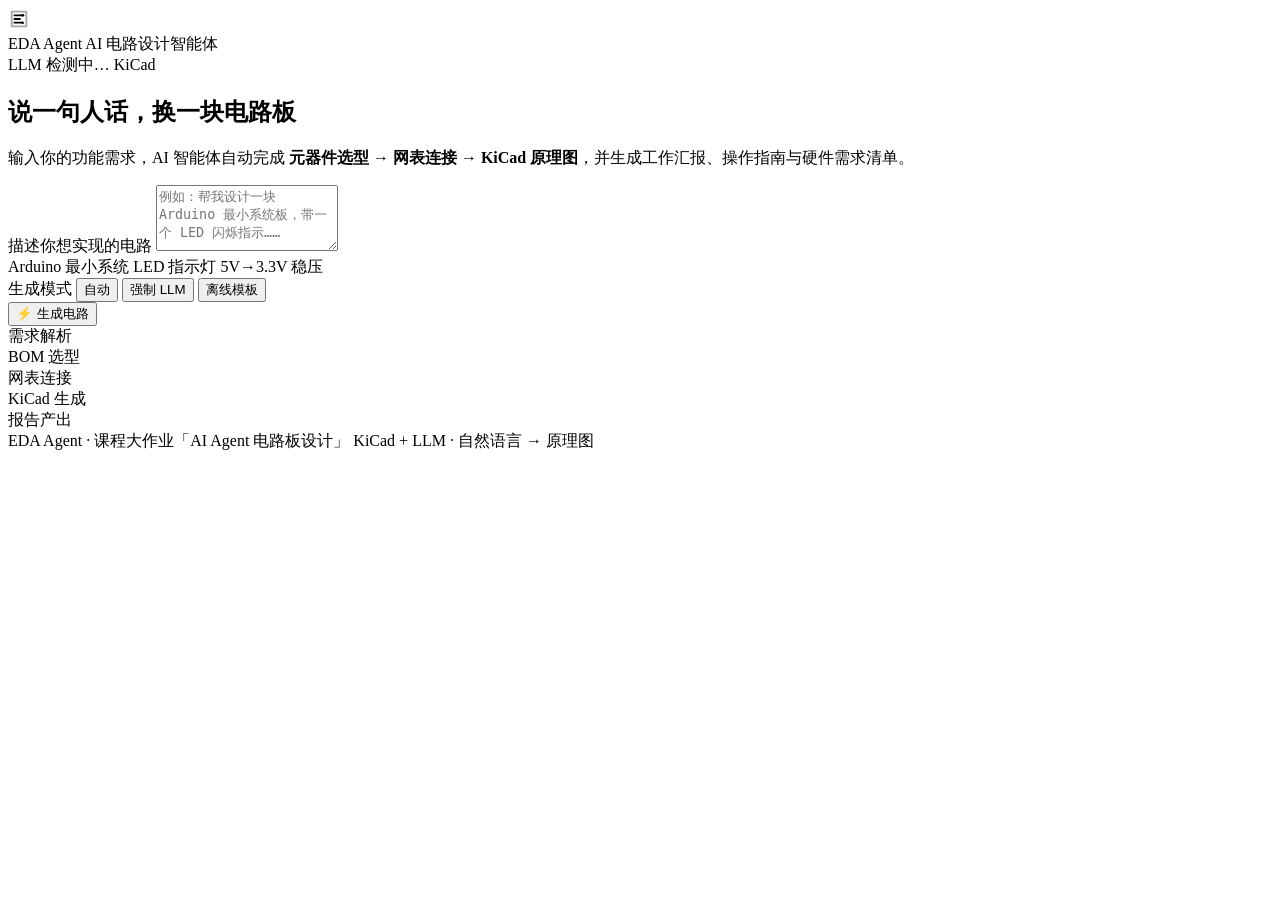
==== frontend/index.html @ e428c741 "feat: EDA Agent 电路设计智能体 —— 自然语言驱动 KiCad 原理图（课程大作业）" ====
<!DOCTYPE html>
<html lang="zh-CN">
<head>
  <meta charset="UTF-8" />
  <meta name="viewport" content="width=device-width, initial-scale=1" />
  <title>EDA Agent · AI 电路设计智能体</title>
  <link rel="preconnect" href="https://fonts.googleapis.com" />
  <link rel="stylesheet" href="/styles.css" />
</head>
<body>
  <!-- 背景光晕 -->
  <div class="bg-glow" aria-hidden="true">
    <div class="orb orb-a"></div>
    <div class="orb orb-b"></div>
    <div class="orb orb-c"></div>
  </div>

  <!-- 顶栏 -->
  <header class="topbar">
    <div class="brand">
      <div class="logo">
        <svg viewBox="0 0 24 24" width="22" height="22" fill="none" stroke="currentColor" stroke-width="2" stroke-linecap="round" stroke-linejoin="round">
          <path d="M4 4h16v16H4z" opacity="0.35"/>
          <path d="M7 8h10M7 12h6M7 16h8"/>
          <circle cx="16" cy="16" r="1.4" fill="currentColor" stroke="none"/>
          <circle cx="16" cy="8" r="1.4" fill="currentColor" stroke="none"/>
        </svg>
      </div>
      <div class="brand-text">
        <span class="brand-name">EDA&nbsp;Agent</span>
        <span class="brand-sub">AI 电路设计智能体</span>
      </div>
    </div>
    <div class="status-bar" id="statusBar">
      <span class="chip" id="chipLlm"><i class="dot"></i>LLM 检测中…</span>
      <span class="chip" id="chipKicad"><i class="dot"></i>KiCad</span>
    </div>
  </header>

  <main class="wrap">
    <!-- Hero -->
    <section class="hero">
      <h1 class="hero-title">说一句人话，<span class="grad">换一块电路板</span></h1>
      <p class="hero-sub">输入你的功能需求，AI 智能体自动完成 <b>元器件选型 → 网表连接 → KiCad 原理图</b>，并生成工作汇报、操作指南与硬件需求清单。</p>
    </section>

    <!-- 输入区 -->
    <section class="card input-card">
      <label class="input-label" for="requirement">描述你想实现的电路</label>
      <textarea id="requirement" class="input-box" rows="4"
        placeholder="例如：帮我设计一块 Arduino 最小系统板，带一个 LED 闪烁指示……"></textarea>

      <div class="chips" id="chips">
        <span class="chip-example" data-tpl="帮我设计一块 Arduino 最小系统板，带 16MHz 晶振和 LED 闪烁指示">Arduino 最小系统</span>
        <span class="chip-example" data-tpl="设计一个 LED 指示灯电路，3.3V 供电，绿色 LED">LED 指示灯</span>
        <span class="chip-example" data-tpl="设计一个 5V 转 3.3V 的 LDO 稳压电路，带输入输出滤波电容">5V→3.3V 稳压</span>
      </div>

      <div class="actions">
        <div class="mode-toggle">
          <span class="mode-label">生成模式</span>
          <button class="seg active" id="modeAuto">自动</button>
          <button class="seg" id="modeLlm">强制 LLM</button>
          <button class="seg" id="modeTpl">离线模板</button>
        </div>
        <button class="btn-primary" id="btnGenerate">
          <span class="btn-icon">⚡</span>
          <span id="btnText">生成电路</span>
        </button>
      </div>
    </section>

    <!-- 流水线 -->
    <section class="pipeline" id="pipeline">
      <div class="step" data-step="1"><span class="step-dot"></span><span class="step-name">需求解析</span></div>
      <div class="step" data-step="2"><span class="step-dot"></span><span class="step-name">BOM 选型</span></div>
      <div class="step" data-step="3"><span class="step-dot"></span><span class="step-name">网表连接</span></div>
      <div class="step" data-step="4"><span class="step-dot"></span><span class="step-name">KiCad 生成</span></div>
      <div class="step" data-step="5"><span class="step-dot"></span><span class="step-name">报告产出</span></div>
    </section>

    <!-- 结果区 -->
    <section class="results" id="results" hidden>
      <div class="result-head">
        <div>
          <h2 class="result-title" id="resultTitle">设计结果</h2>
          <p class="result-meta" id="resultMeta"></p>
        </div>
        <a class="btn-download" id="btnDownload" href="#" download>⬇ 下载 KiCad 工程包</a>
      </div>

      <div class="tabs" id="tabs">
        <button class="tab active" data-tab="bom">BOM 清单</button>
        <button class="tab" data-tab="netlist">网表连接</button>
        <button class="tab" data-tab="report">工作汇报</button>
        <button class="tab" data-tab="guide">操作指南</button>
        <button class="tab" data-tab="hardware">硬件需求</button>
      </div>

      <div class="tab-panels">
        <div class="panel active" id="panel-bom"></div>
        <div class="panel" id="panel-netlist"></div>
        <div class="panel" id="panel-report"></div>
        <div class="panel" id="panel-guide"></div>
        <div class="panel" id="panel-hardware"></div>
      </div>
    </section>
  </main>

  <footer class="footer">
    <span>EDA Agent · 课程大作业「AI Agent 电路板设计」</span>
    <span>KiCad + LLM · 自然语言 → 原理图</span>
  </footer>

  <div class="toast" id="toast"></div>

  <script src="/app.js"></script>
</body>
</html>
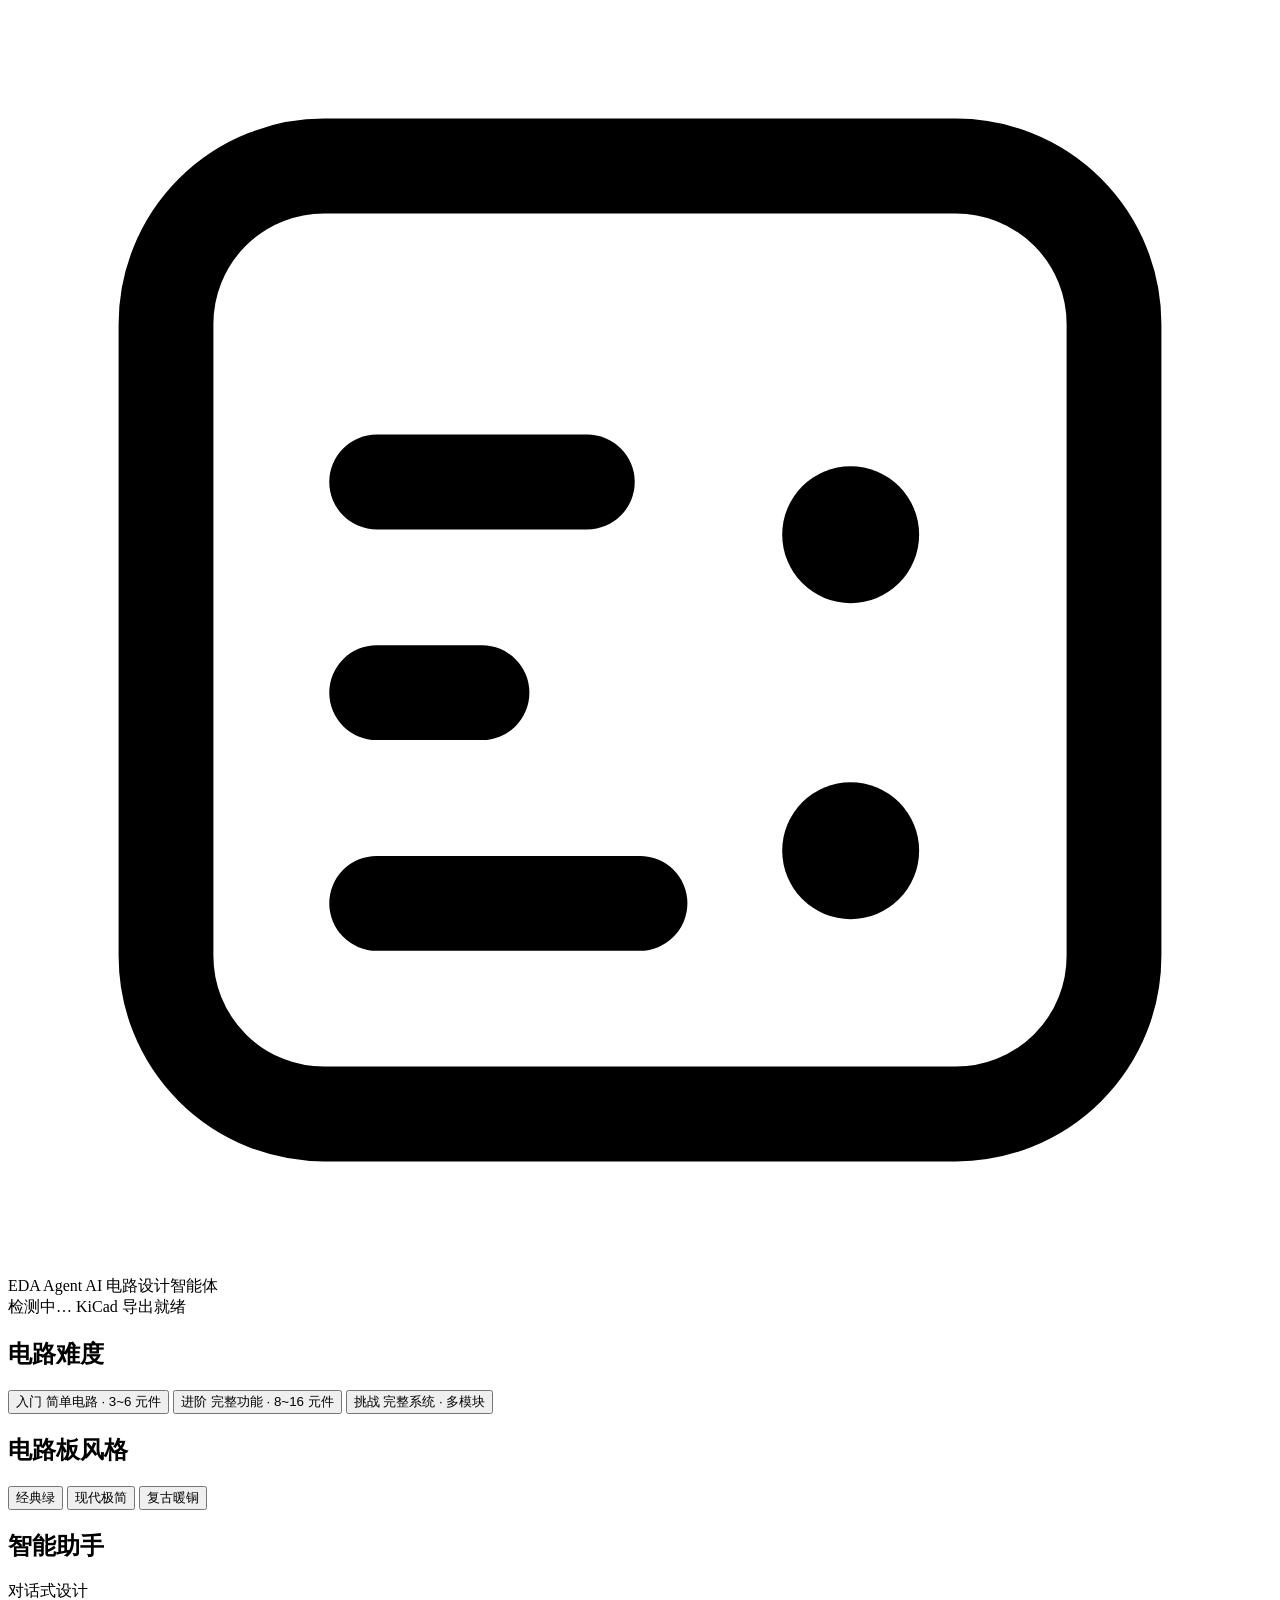
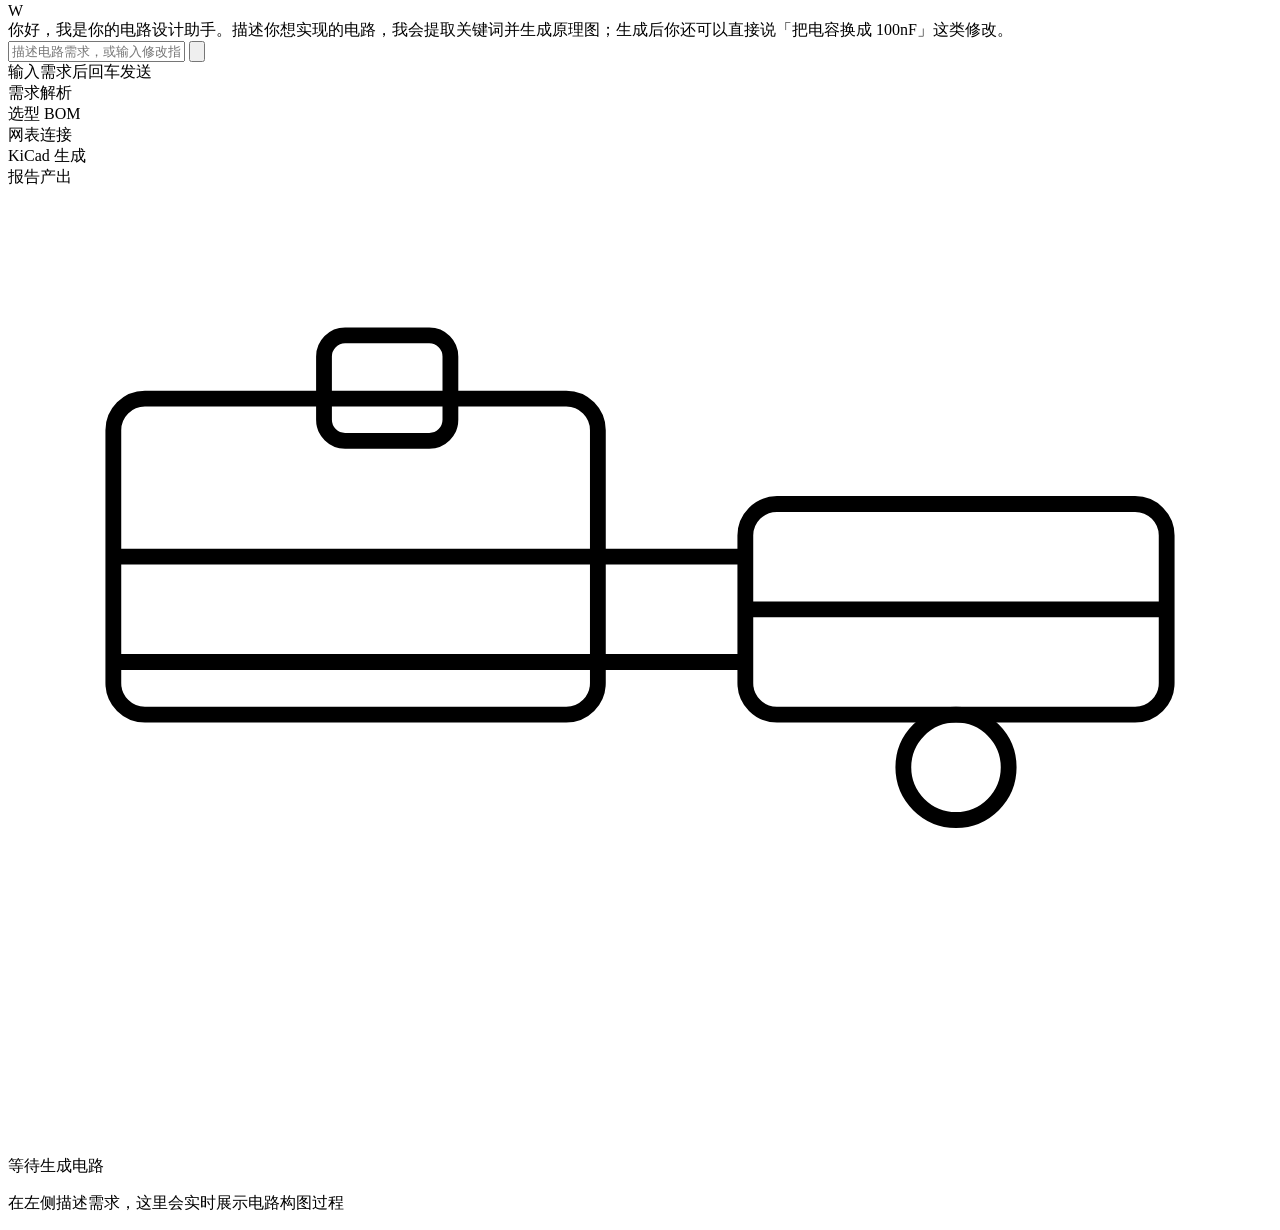
==== commit b42f35fe: "feat: UI 大改版 —— 浅色设计系统 + 难度/风格选择 + 智能聊天助手 + 实时构图 SVG 动画 + 对话式修改 + 一键打开 KiCad" ====
--- a/frontend/index.html
+++ b/frontend/index.html
@@ -5,25 +5,20 @@
   <meta name="viewport" content="width=device-width, initial-scale=1" />
   <title>EDA Agent · AI 电路设计智能体</title>
   <link rel="preconnect" href="https://fonts.googleapis.com" />
+  <link rel="preconnect" href="https://fonts.gstatic.com" crossorigin />
+  <link href="https://fonts.googleapis.com/css2?family=Space+Grotesk:wght@500;600;700&family=Noto+Sans+SC:wght@400;500;700&display=swap" rel="stylesheet" />
   <link rel="stylesheet" href="/styles.css" />
 </head>
 <body>
-  <!-- 背景光晕 -->
-  <div class="bg-glow" aria-hidden="true">
-    <div class="orb orb-a"></div>
-    <div class="orb orb-b"></div>
-    <div class="orb orb-c"></div>
-  </div>
-
   <!-- 顶栏 -->
   <header class="topbar">
     <div class="brand">
-      <div class="logo">
-        <svg viewBox="0 0 24 24" width="22" height="22" fill="none" stroke="currentColor" stroke-width="2" stroke-linecap="round" stroke-linejoin="round">
-          <path d="M4 4h16v16H4z" opacity="0.35"/>
-          <path d="M7 8h10M7 12h6M7 16h8"/>
-          <circle cx="16" cy="16" r="1.4" fill="currentColor" stroke="none"/>
-          <circle cx="16" cy="8" r="1.4" fill="currentColor" stroke="none"/>
+      <div class="logo" aria-hidden="true">
+        <svg viewBox="0 0 24 24" fill="none" stroke="currentColor" stroke-width="1.8" stroke-linecap="round" stroke-linejoin="round">
+          <rect x="3" y="3" width="18" height="18" rx="3" />
+          <path d="M7 9h4M7 13h2M7 17h5" />
+          <circle cx="16" cy="10" r="1.3" fill="currentColor" stroke="none" />
+          <circle cx="16" cy="16" r="1.3" fill="currentColor" stroke="none" />
         </svg>
       </div>
       <div class="brand-text">
@@ -31,89 +26,158 @@
         <span class="brand-sub">AI 电路设计智能体</span>
       </div>
     </div>
-    <div class="status-bar" id="statusBar">
-      <span class="chip" id="chipLlm"><i class="dot"></i>LLM 检测中…</span>
-      <span class="chip" id="chipKicad"><i class="dot"></i>KiCad</span>
+    <div class="status-bar">
+      <span class="chip" id="chipLlm"><span class="dot"></span><span class="chip-txt">检测中…</span></span>
+      <span class="chip ok" id="chipKicad"><span class="dot"></span><span class="chip-txt">KiCad 导出就绪</span></span>
     </div>
   </header>
 
-  <main class="wrap">
-    <!-- Hero -->
-    <section class="hero">
-      <h1 class="hero-title">说一句人话，<span class="grad">换一块电路板</span></h1>
-      <p class="hero-sub">输入你的功能需求，AI 智能体自动完成 <b>元器件选型 → 网表连接 → KiCad 原理图</b>，并生成工作汇报、操作指南与硬件需求清单。</p>
-    </section>
+  <main class="layout">
+    <!-- 左栏：配置 + 聊天助手 -->
+    <aside class="panel-left">
+      <!-- 难度选择 -->
+      <section class="card config-card">
+        <div class="card-head">
+          <h2 class="card-title">电路难度</h2>
+        </div>
+        <div class="seg-group" id="difficultyGroup">
+          <button class="seg" data-difficulty="beginner">
+            <span class="seg-label">入门</span>
+            <span class="seg-desc">简单电路 · 3~6 元件</span>
+          </button>
+          <button class="seg active" data-difficulty="intermediate">
+            <span class="seg-label">进阶</span>
+            <span class="seg-desc">完整功能 · 8~16 元件</span>
+          </button>
+          <button class="seg" data-difficulty="advanced">
+            <span class="seg-label">挑战</span>
+            <span class="seg-desc">完整系统 · 多模块</span>
+          </button>
+        </div>
+      </section>
 
-    <!-- 输入区 -->
-    <section class="card input-card">
-      <label class="input-label" for="requirement">描述你想实现的电路</label>
-      <textarea id="requirement" class="input-box" rows="4"
-        placeholder="例如：帮我设计一块 Arduino 最小系统板，带一个 LED 闪烁指示……"></textarea>
+      <!-- 风格选择 -->
+      <section class="card config-card">
+        <div class="card-head">
+          <h2 class="card-title">电路板风格</h2>
+        </div>
+        <div class="style-group" id="styleGroup">
+          <button class="style-opt active" data-style="classic">
+            <span class="swatch" style="--c:#0E7A46"></span>
+            <span class="style-name">经典绿</span>
+          </button>
+          <button class="style-opt" data-style="minimal">
+            <span class="swatch" style="--c:#3B3B3B"></span>
+            <span class="style-name">现代极简</span>
+          </button>
+          <button class="style-opt" data-style="retro">
+            <span class="swatch" style="--c:#C0843C"></span>
+            <span class="style-name">复古暖铜</span>
+          </button>
+        </div>
+      </section>
 
-      <div class="chips" id="chips">
-        <span class="chip-example" data-tpl="帮我设计一块 Arduino 最小系统板，带 16MHz 晶振和 LED 闪烁指示">Arduino 最小系统</span>
-        <span class="chip-example" data-tpl="设计一个 LED 指示灯电路，3.3V 供电，绿色 LED">LED 指示灯</span>
-        <span class="chip-example" data-tpl="设计一个 5V 转 3.3V 的 LDO 稳压电路，带输入输出滤波电容">5V→3.3V 稳压</span>
+      <!-- 聊天助手 -->
+      <section class="card chat-card">
+        <div class="card-head">
+          <h2 class="card-title">智能助手</h2>
+          <span class="card-hint">对话式设计</span>
+        </div>
+        <div class="chat-messages" id="chatMessages">
+          <div class="msg assistant">
+            <div class="avatar">W</div>
+            <div class="bubble">
+              你好，我是你的电路设计助手。描述你想实现的电路，我会提取关键词并生成原理图；生成后你还可以直接说「把电容换成 100nF」这类修改。
+            </div>
+          </div>
+        </div>
+        <div class="keyword-chips" id="keywordChips"></div>
+        <div class="chat-input">
+          <input type="text" id="chatInput" placeholder="描述电路需求，或输入修改指令…" autocomplete="off" />
+          <button class="send-btn" id="sendBtn" aria-label="发送">
+            <svg viewBox="0 0 24 24" fill="none" stroke="currentColor" stroke-width="2" stroke-linecap="round" stroke-linejoin="round"><path d="M5 12h14M13 6l6 6-6 6"/></svg>
+          </button>
+        </div>
+        <div class="chat-actions">
+          <span class="hint-text" id="hintText">输入需求后回车发送</span>
+        </div>
+      </section>
+    </aside>
+
+    <!-- 右栏：实时构图 + 结果 -->
+    <section class="panel-right">
+      <!-- 进度步骤 -->
+      <div class="pipeline" id="pipeline">
+        <div class="step" data-step="1"><span class="step-dot"></span><span class="step-name">需求解析</span></div>
+        <div class="step" data-step="2"><span class="step-dot"></span><span class="step-name">选型 BOM</span></div>
+        <div class="step" data-step="3"><span class="step-dot"></span><span class="step-name">网表连接</span></div>
+        <div class="step" data-step="4"><span class="step-dot"></span><span class="step-name">KiCad 生成</span></div>
+        <div class="step" data-step="5"><span class="step-dot"></span><span class="step-name">报告产出</span></div>
       </div>
 
-      <div class="actions">
-        <div class="mode-toggle">
-          <span class="mode-label">生成模式</span>
-          <button class="seg active" id="modeAuto">自动</button>
-          <button class="seg" id="modeLlm">强制 LLM</button>
-          <button class="seg" id="modeTpl">离线模板</button>
+      <!-- 实时构图舞台 -->
+      <div class="schematic-stage" id="schematicStage">
+        <div class="stage-empty" id="stageEmpty">
+          <div class="empty-graphic" aria-hidden="true">
+            <svg viewBox="0 0 120 90" fill="none" stroke="currentColor" stroke-width="1.5">
+              <rect x="10" y="20" width="46" height="30" rx="3"/>
+              <rect x="30" y="14" width="12" height="10" rx="2"/>
+              <rect x="70" y="30" width="40" height="20" rx="3"/>
+              <circle cx="90" cy="55" r="5"/>
+              <path d="M10 35h46M10 45h46M70 40h40"/>
+              <path d="M56 35h14M56 45h14"/>
+            </svg>
+          </div>
+          <p class="empty-title">等待生成电路</p>
+          <p class="empty-sub">在左侧描述需求，这里会实时展示电路构图过程</p>
         </div>
-        <button class="btn-primary" id="btnGenerate">
-          <span class="btn-icon">⚡</span>
-          <span id="btnText">生成电路</span>
+        <div class="stage-svg" id="stageSvg" hidden></div>
+        <div class="stage-badge" id="stageBadge" hidden>
+          <span class="badge-dot"></span>
+          <span id="stageBadgeText">构图进行中…</span>
+        </div>
+        <button class="replay-btn" id="replayBtn" hidden>
+          <svg viewBox="0 0 24 24" fill="none" stroke="currentColor" stroke-width="2" stroke-linecap="round"><path d="M3 12a9 9 0 1 0 2.6-6.4L3 8"/><path d="M3 3v5h5"/></svg>
+          重播构图
         </button>
       </div>
-    </section>
 
-    <!-- 流水线 -->
-    <section class="pipeline" id="pipeline">
-      <div class="step" data-step="1"><span class="step-dot"></span><span class="step-name">需求解析</span></div>
-      <div class="step" data-step="2"><span class="step-dot"></span><span class="step-name">BOM 选型</span></div>
-      <div class="step" data-step="3"><span class="step-dot"></span><span class="step-name">网表连接</span></div>
-      <div class="step" data-step="4"><span class="step-dot"></span><span class="step-name">KiCad 生成</span></div>
-      <div class="step" data-step="5"><span class="step-dot"></span><span class="step-name">报告产出</span></div>
-    </section>
-
-    <!-- 结果区 -->
-    <section class="results" id="results" hidden>
-      <div class="result-head">
-        <div>
-          <h2 class="result-title" id="resultTitle">设计结果</h2>
-          <p class="result-meta" id="resultMeta"></p>
+      <!-- 结果标签页 -->
+      <div class="result-panel" id="resultPanel" hidden>
+        <div class="result-head">
+          <div class="result-info">
+            <h3 class="result-title" id="resultTitle">设计结果</h3>
+            <p class="result-meta" id="resultMeta"></p>
+          </div>
+          <div class="result-actions">
+            <a class="btn-download" id="btnDownload" href="#" download>
+              <svg viewBox="0 0 24 24" fill="none" stroke="currentColor" stroke-width="2" stroke-linecap="round" stroke-linejoin="round"><path d="M12 3v12m0 0l-4-4m4 4l4-4"/><path d="M4 17v2a2 2 0 0 0 2 2h12a2 2 0 0 0 2-2v-2"/></svg>
+              下载 KiCad 工程
+            </a>
+            <button class="btn-outline" id="btnOpenKicad" title="用本机 KiCad 打开工程">
+              用 KiCad 打开
+            </button>
+          </div>
         </div>
-        <a class="btn-download" id="btnDownload" href="#" download>⬇ 下载 KiCad 工程包</a>
-      </div>
-
-      <div class="tabs" id="tabs">
-        <button class="tab active" data-tab="bom">BOM 清单</button>
-        <button class="tab" data-tab="netlist">网表连接</button>
-        <button class="tab" data-tab="report">工作汇报</button>
-        <button class="tab" data-tab="guide">操作指南</button>
-        <button class="tab" data-tab="hardware">硬件需求</button>
-      </div>
-
-      <div class="tab-panels">
-        <div class="panel active" id="panel-bom"></div>
-        <div class="panel" id="panel-netlist"></div>
-        <div class="panel" id="panel-report"></div>
-        <div class="panel" id="panel-guide"></div>
-        <div class="panel" id="panel-hardware"></div>
+        <div class="tabs" id="tabs">
+          <button class="tab active" data-tab="bom">BOM 清单</button>
+          <button class="tab" data-tab="netlist">网表连接</button>
+          <button class="tab" data-tab="report">工作汇报</button>
+          <button class="tab" data-tab="guide">操作指南</button>
+          <button class="tab" data-tab="hardware">硬件需求</button>
+        </div>
+        <div class="tab-panels">
+          <div class="panel active" id="panel-bom"></div>
+          <div class="panel" id="panel-netlist"></div>
+          <div class="panel" id="panel-report"></div>
+          <div class="panel" id="panel-guide"></div>
+          <div class="panel" id="panel-hardware"></div>
+        </div>
       </div>
     </section>
   </main>
 
-  <footer class="footer">
-    <span>EDA Agent · 课程大作业「AI Agent 电路板设计」</span>
-    <span>KiCad + LLM · 自然语言 → 原理图</span>
-  </footer>
-
   <div class="toast" id="toast"></div>
-
   <script src="/app.js"></script>
 </body>
 </html>
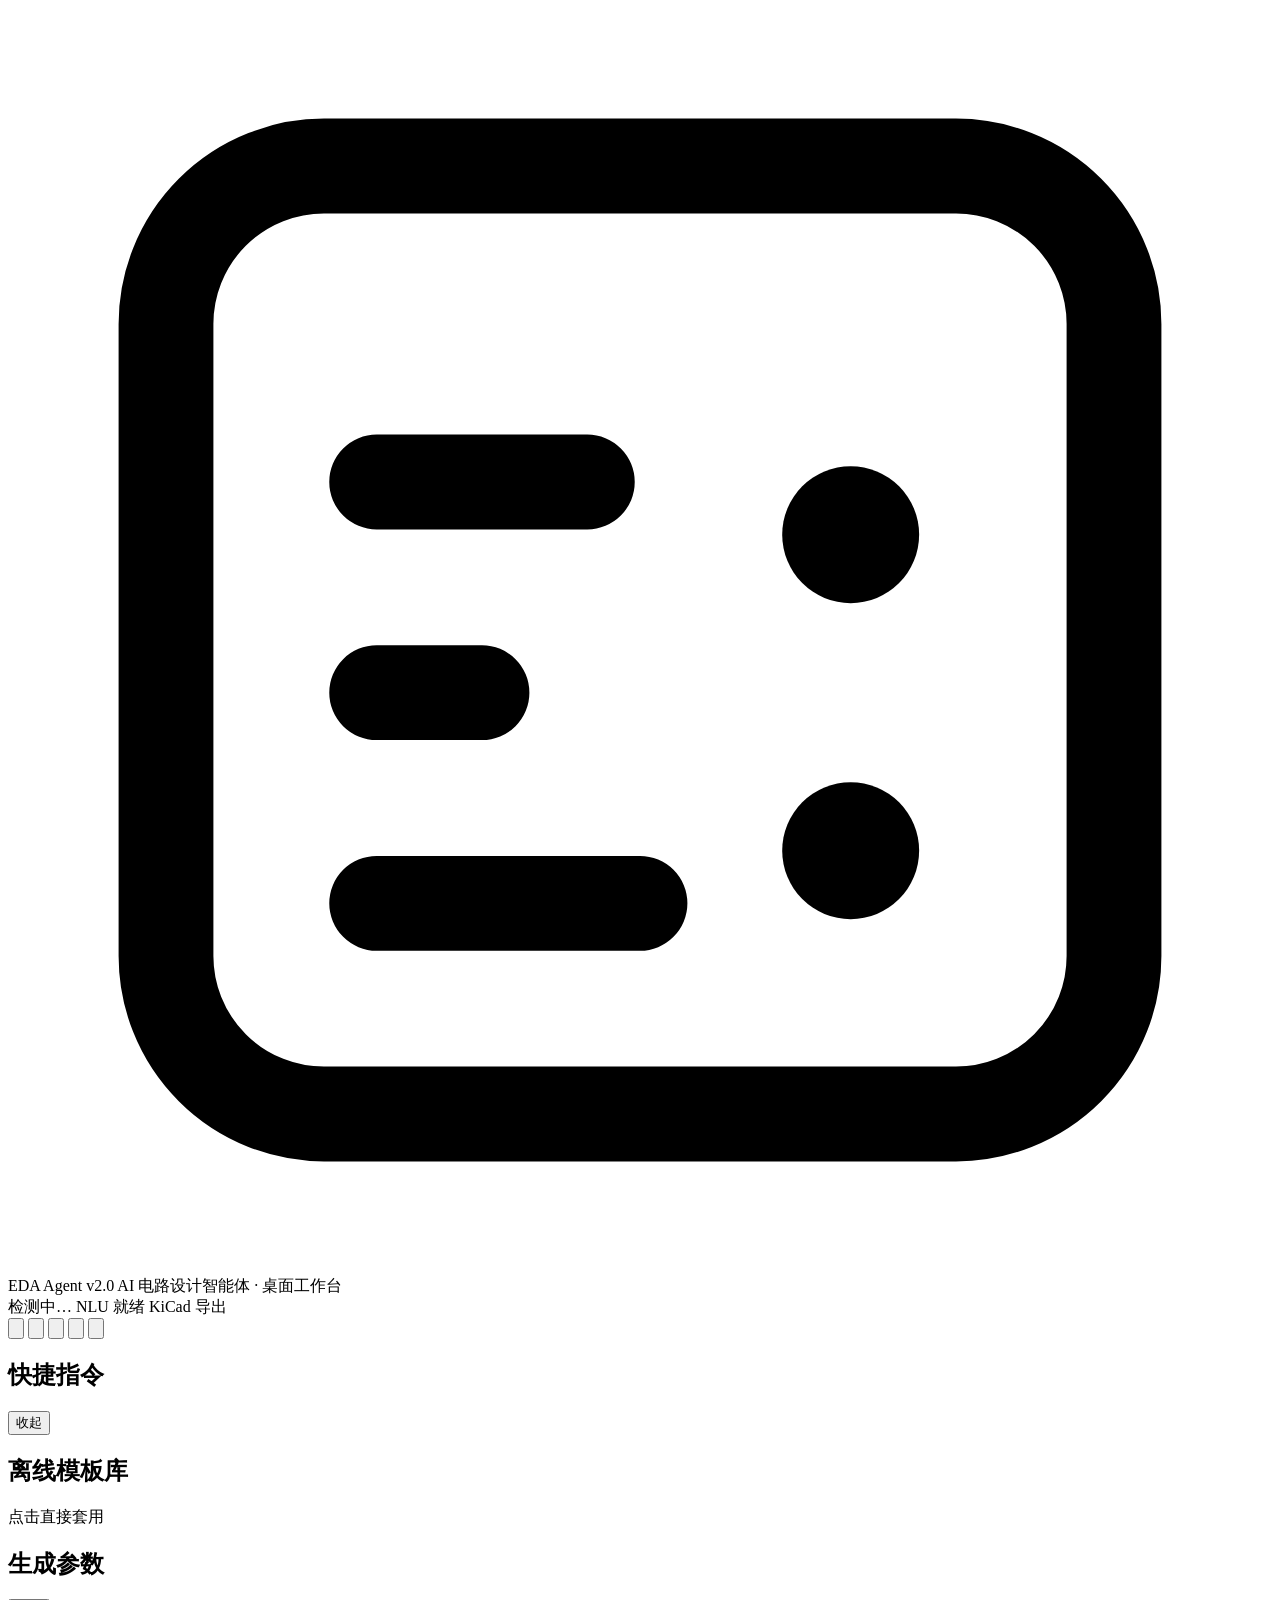
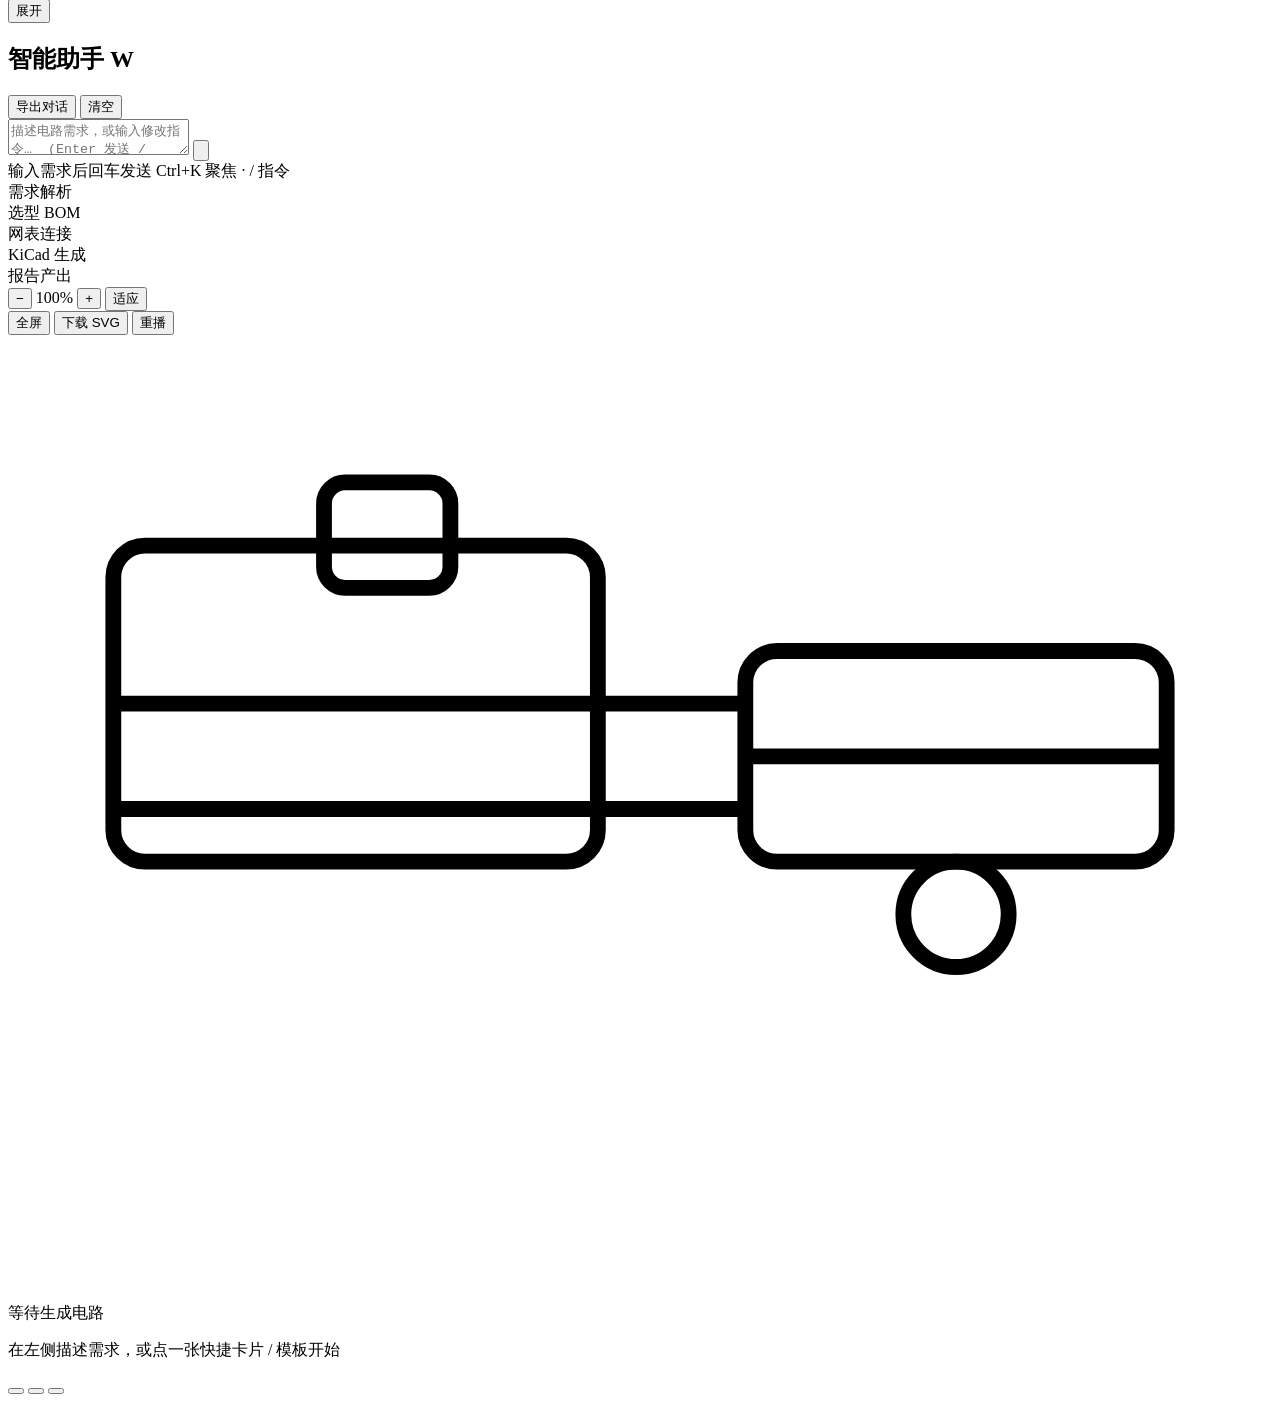
==== commit f71ab0e3: "feat: v2.0 对话助手增强 + 交互工作台 + 桌面应用移植 1. 对话助手与关键词识别    - 新增本地 NLU 引擎：10 类意图加权分类、40+ 组电路术语同义词词典、      实体" ====
--- a/frontend/index.html
+++ b/frontend/index.html
@@ -1,16 +1,15 @@
 <!DOCTYPE html>
-<html lang="zh-CN">
+<html lang="zh-CN" data-theme="light">
 <head>
   <meta charset="UTF-8" />
   <meta name="viewport" content="width=device-width, initial-scale=1" />
   <title>EDA Agent · AI 电路设计智能体</title>
-  <link rel="preconnect" href="https://fonts.googleapis.com" />
-  <link rel="preconnect" href="https://fonts.gstatic.com" crossorigin />
-  <link href="https://fonts.googleapis.com/css2?family=Space+Grotesk:wght@500;600;700&family=Noto+Sans+SC:wght@400;500;700&display=swap" rel="stylesheet" />
+  <!-- 桌面端可能完全离线：不依赖外链字体，直接用系统字体栈 -->
   <link rel="stylesheet" href="/styles.css" />
+  <link rel="stylesheet" href="/styles-v2.css" />
 </head>
 <body>
-  <!-- 顶栏 -->
+  <!-- ============ 顶栏 ============ -->
   <header class="topbar">
     <div class="brand">
       <div class="logo" aria-hidden="true">
@@ -22,91 +21,127 @@
         </svg>
       </div>
       <div class="brand-text">
-        <span class="brand-name">EDA&nbsp;Agent</span>
-        <span class="brand-sub">AI 电路设计智能体</span>
-      </div>
-    </div>
+        <span class="brand-name">EDA&nbsp;Agent <span class="ver-badge" id="verBadge">v2.0</span></span>
+        <span class="brand-sub">AI 电路设计智能体 · 桌面工作台</span>
+      </div>
+    </div>
+
     <div class="status-bar">
       <span class="chip" id="chipLlm"><span class="dot"></span><span class="chip-txt">检测中…</span></span>
-      <span class="chip ok" id="chipKicad"><span class="dot"></span><span class="chip-txt">KiCad 导出就绪</span></span>
+      <span class="chip ok" id="chipNlu" title="本地 NLU 引擎"><span class="dot"></span><span class="chip-txt">NLU 就绪</span></span>
+      <span class="chip ok" id="chipKicad"><span class="dot"></span><span class="chip-txt">KiCad 导出</span></span>
+    </div>
+
+    <div class="top-actions">
+      <button class="icon-btn" id="btnNew" title="新建会话 (Ctrl+N)">
+        <svg viewBox="0 0 24 24" fill="none" stroke="currentColor" stroke-width="1.8" stroke-linecap="round"><path d="M12 5v14M5 12h14"/></svg>
+      </button>
+      <button class="icon-btn" id="btnHistory" title="历史会话">
+        <svg viewBox="0 0 24 24" fill="none" stroke="currentColor" stroke-width="1.8" stroke-linecap="round"><path d="M3 12a9 9 0 1 0 2.6-6.4L3 8"/><path d="M3 3v5h5"/><path d="M12 7v5l3 2"/></svg>
+      </button>
+      <button class="icon-btn" id="btnTheme" title="切换深浅主题">
+        <svg viewBox="0 0 24 24" fill="none" stroke="currentColor" stroke-width="1.8" stroke-linecap="round"><path d="M21 12.8A9 9 0 1 1 11.2 3a7 7 0 0 0 9.8 9.8z"/></svg>
+      </button>
+      <button class="icon-btn" id="btnSettings" title="设置">
+        <svg viewBox="0 0 24 24" fill="none" stroke="currentColor" stroke-width="1.8" stroke-linecap="round"><circle cx="12" cy="12" r="3"/><path d="M19.4 15a1.7 1.7 0 0 0 .34 1.88l.06.06a2 2 0 0 1-2.83 2.83l-.06-.06a1.7 1.7 0 0 0-1.88-.34 1.7 1.7 0 0 0-1 1.56V21a2 2 0 0 1-4 0v-.09a1.7 1.7 0 0 0-1.11-1.56 1.7 1.7 0 0 0-1.88.34l-.06.06a2 2 0 0 1-2.83-2.83l.06-.06A1.7 1.7 0 0 0 4.6 15a1.7 1.7 0 0 0-1.56-1H3a2 2 0 0 1 0-4h.09A1.7 1.7 0 0 0 4.6 9a1.7 1.7 0 0 0-.34-1.88l-.06-.06a2 2 0 0 1 2.83-2.83l.06.06A1.7 1.7 0 0 0 9 4.6a1.7 1.7 0 0 0 1-1.56V3a2 2 0 0 1 4 0v.09a1.7 1.7 0 0 0 1 1.56 1.7 1.7 0 0 0 1.88-.34l.06-.06a2 2 0 0 1 2.83 2.83l-.06.06A1.7 1.7 0 0 0 19.4 9v.09a1.7 1.7 0 0 0 1.56 1H21a2 2 0 0 1 0 4h-.09a1.7 1.7 0 0 0-1.51 1.71z"/></svg>
+      </button>
+      <button class="icon-btn" id="btnHelp" title="能力清单 / 关于">
+        <svg viewBox="0 0 24 24" fill="none" stroke="currentColor" stroke-width="1.8" stroke-linecap="round"><circle cx="12" cy="12" r="9"/><path d="M9.6 9a2.5 2.5 0 1 1 3.4 2.3c-.8.4-1 1-1 1.7"/><path d="M12 17h.01"/></svg>
+      </button>
     </div>
   </header>
 
   <main class="layout">
-    <!-- 左栏：配置 + 聊天助手 -->
+    <!-- ============ 左栏 ============ -->
     <aside class="panel-left">
-      <!-- 难度选择 -->
+
+      <!-- 快捷指令 -->
       <section class="card config-card">
         <div class="card-head">
-          <h2 class="card-title">电路难度</h2>
-        </div>
-        <div class="seg-group" id="difficultyGroup">
-          <button class="seg" data-difficulty="beginner">
-            <span class="seg-label">入门</span>
-            <span class="seg-desc">简单电路 · 3~6 元件</span>
-          </button>
-          <button class="seg active" data-difficulty="intermediate">
-            <span class="seg-label">进阶</span>
-            <span class="seg-desc">完整功能 · 8~16 元件</span>
-          </button>
-          <button class="seg" data-difficulty="advanced">
-            <span class="seg-label">挑战</span>
-            <span class="seg-desc">完整系统 · 多模块</span>
-          </button>
-        </div>
+          <h2 class="card-title">快捷指令</h2>
+          <button class="text-btn" id="quickToggle">收起</button>
+        </div>
+        <div class="quick-tabs" id="quickTabs"></div>
+        <div class="quick-list" id="quickList"></div>
       </section>
 
-      <!-- 风格选择 -->
+      <!-- 模板库 -->
       <section class="card config-card">
         <div class="card-head">
-          <h2 class="card-title">电路板风格</h2>
-        </div>
-        <div class="style-group" id="styleGroup">
-          <button class="style-opt active" data-style="classic">
-            <span class="swatch" style="--c:#0E7A46"></span>
-            <span class="style-name">经典绿</span>
-          </button>
-          <button class="style-opt" data-style="minimal">
-            <span class="swatch" style="--c:#3B3B3B"></span>
-            <span class="style-name">现代极简</span>
-          </button>
-          <button class="style-opt" data-style="retro">
-            <span class="swatch" style="--c:#C0843C"></span>
-            <span class="style-name">复古暖铜</span>
-          </button>
-        </div>
+          <h2 class="card-title">离线模板库</h2>
+          <span class="card-hint">点击直接套用</span>
+        </div>
+        <div class="template-list" id="templateList"></div>
       </section>
 
-      <!-- 聊天助手 -->
+      <!-- 生成参数 -->
+      <section class="card config-card">
+        <div class="card-head">
+          <h2 class="card-title">生成参数</h2>
+          <button class="text-btn" id="paramToggle">展开</button>
+        </div>
+        <div class="param-body" id="paramBody" hidden>
+          <label class="field-label">电路难度</label>
+          <div class="seg-group compact" id="difficultyGroup">
+            <button class="seg" data-difficulty="beginner"><span class="seg-label">入门</span><span class="seg-desc">3~6 元件</span></button>
+            <button class="seg active" data-difficulty="intermediate"><span class="seg-label">进阶</span><span class="seg-desc">8~16 元件</span></button>
+            <button class="seg" data-difficulty="advanced"><span class="seg-label">挑战</span><span class="seg-desc">多模块系统</span></button>
+          </div>
+          <label class="field-label" style="margin-top:12px">电路板风格</label>
+          <div class="style-group" id="styleGroup">
+            <button class="style-opt active" data-style="classic"><span class="swatch" style="--c:#0E7A46"></span><span class="style-name">经典绿</span></button>
+            <button class="style-opt" data-style="minimal"><span class="swatch" style="--c:#3B3B3B"></span><span class="style-name">现代极简</span></button>
+            <button class="style-opt" data-style="retro"><span class="swatch" style="--c:#C0843C"></span><span class="style-name">复古暖铜</span></button>
+          </div>
+          <label class="field-label" style="margin-top:12px">工程名（可选）</label>
+          <input class="field-input" id="projectName" placeholder="留空则按电路标题自动生成" autocomplete="off" />
+          <label class="checkbox-row">
+            <input type="checkbox" id="forceOffline" /> <span>强制离线模板（不使用 LLM）</span>
+          </label>
+        </div>
+      </section>
+
+      <!-- 智能助手 -->
       <section class="card chat-card">
         <div class="card-head">
-          <h2 class="card-title">智能助手</h2>
-          <span class="card-hint">对话式设计</span>
-        </div>
-        <div class="chat-messages" id="chatMessages">
-          <div class="msg assistant">
-            <div class="avatar">W</div>
-            <div class="bubble">
-              你好，我是你的电路设计助手。描述你想实现的电路，我会提取关键词并生成原理图；生成后你还可以直接说「把电容换成 100nF」这类修改。
-            </div>
-          </div>
-        </div>
-        <div class="keyword-chips" id="keywordChips"></div>
-        <div class="chat-input">
-          <input type="text" id="chatInput" placeholder="描述电路需求，或输入修改指令…" autocomplete="off" />
+          <h2 class="card-title">智能助手 <span class="assistant-name">W</span></h2>
+          <div class="chat-head-actions">
+            <button class="text-btn" id="btnExportChat" title="导出对话记录">导出对话</button>
+            <button class="text-btn" id="btnClearChat" title="清空当前对话">清空</button>
+          </div>
+        </div>
+
+        <div class="chat-messages" id="chatMessages"></div>
+
+        <!-- 实时 NLU 理解预览 -->
+        <div class="insight-bar" id="insightBar" hidden>
+          <div class="insight-head">
+            <span class="insight-badge" id="insightIntent">生成电路</span>
+            <span class="insight-conf"><span class="conf-track"><span class="conf-fill" id="confFill"></span></span><span id="confText">—</span></span>
+          </div>
+          <div class="insight-chips" id="insightChips"></div>
+          <div class="insight-summary" id="insightSummary"></div>
+          <div class="insight-clarify" id="insightClarify" hidden></div>
+        </div>
+
+        <!-- 建议 chips -->
+        <div class="suggestion-row" id="suggestionRow"></div>
+
+        <div class="chat-input-wrap">
+          <textarea id="chatInput" rows="2" placeholder="描述电路需求，或输入修改指令…  (Enter 发送 / Shift+Enter 换行)" autocomplete="off"></textarea>
           <button class="send-btn" id="sendBtn" aria-label="发送">
             <svg viewBox="0 0 24 24" fill="none" stroke="currentColor" stroke-width="2" stroke-linecap="round" stroke-linejoin="round"><path d="M5 12h14M13 6l6 6-6 6"/></svg>
           </button>
         </div>
         <div class="chat-actions">
           <span class="hint-text" id="hintText">输入需求后回车发送</span>
+          <span class="kbd-hint">Ctrl+K 聚焦 · / 指令</span>
         </div>
       </section>
     </aside>
 
-    <!-- 右栏：实时构图 + 结果 -->
+    <!-- ============ 右栏 ============ -->
     <section class="panel-right">
-      <!-- 进度步骤 -->
       <div class="pipeline" id="pipeline">
         <div class="step" data-step="1"><span class="step-dot"></span><span class="step-name">需求解析</span></div>
         <div class="step" data-step="2"><span class="step-dot"></span><span class="step-name">选型 BOM</span></div>
@@ -115,8 +150,22 @@
         <div class="step" data-step="5"><span class="step-dot"></span><span class="step-name">报告产出</span></div>
       </div>
 
-      <!-- 实时构图舞台 -->
+      <!-- 构图舞台 -->
       <div class="schematic-stage" id="schematicStage">
+        <div class="stage-toolbar">
+          <div class="tool-group">
+            <button class="tool-btn" id="zoomOut" title="缩小">−</button>
+            <span class="zoom-label" id="zoomLabel">100%</span>
+            <button class="tool-btn" id="zoomIn" title="放大">+</button>
+            <button class="tool-btn" id="zoomFit" title="适应窗口">适应</button>
+          </div>
+          <div class="tool-group">
+            <button class="tool-btn" id="btnFullscreen" title="全屏查看">全屏</button>
+            <button class="tool-btn" id="btnDownloadSvg" title="下载 SVG 原理图">下载 SVG</button>
+            <button class="tool-btn" id="replayBtn" title="重播构图动画">重播</button>
+          </div>
+        </div>
+
         <div class="stage-empty" id="stageEmpty">
           <div class="empty-graphic" aria-hidden="true">
             <svg viewBox="0 0 120 90" fill="none" stroke="currentColor" stroke-width="1.5">
@@ -124,25 +173,29 @@
               <rect x="30" y="14" width="12" height="10" rx="2"/>
               <rect x="70" y="30" width="40" height="20" rx="3"/>
               <circle cx="90" cy="55" r="5"/>
-              <path d="M10 35h46M10 45h46M70 40h40"/>
-              <path d="M56 35h14M56 45h14"/>
+              <path d="M10 35h46M10 45h46M70 40h40"/><path d="M56 35h14M56 45h14"/>
             </svg>
           </div>
           <p class="empty-title">等待生成电路</p>
-          <p class="empty-sub">在左侧描述需求，这里会实时展示电路构图过程</p>
-        </div>
-        <div class="stage-svg" id="stageSvg" hidden></div>
+          <p class="empty-sub">在左侧描述需求，或点一张快捷卡片 / 模板开始</p>
+        </div>
+
+        <div class="stage-viewport" id="stageViewport">
+          <div class="stage-svg" id="stageSvg" hidden></div>
+        </div>
+
         <div class="stage-badge" id="stageBadge" hidden>
-          <span class="badge-dot"></span>
-          <span id="stageBadgeText">构图进行中…</span>
-        </div>
-        <button class="replay-btn" id="replayBtn" hidden>
-          <svg viewBox="0 0 24 24" fill="none" stroke="currentColor" stroke-width="2" stroke-linecap="round"><path d="M3 12a9 9 0 1 0 2.6-6.4L3 8"/><path d="M3 3v5h5"/></svg>
-          重播构图
-        </button>
-      </div>
-
-      <!-- 结果标签页 -->
+          <span class="badge-dot"></span><span id="stageBadgeText">构图进行中…</span>
+        </div>
+
+        <div class="stage-styles" id="stageStyles">
+          <button class="mini-swatch active" data-style="classic" style="--c:#0E7A46" title="经典绿"></button>
+          <button class="mini-swatch" data-style="minimal" style="--c:#3B3B3B" title="现代极简"></button>
+          <button class="mini-swatch" data-style="retro" style="--c:#C0843C" title="复古暖铜"></button>
+        </div>
+      </div>
+
+      <!-- 结果面板 -->
       <div class="result-panel" id="resultPanel" hidden>
         <div class="result-head">
           <div class="result-info">
@@ -154,30 +207,110 @@
               <svg viewBox="0 0 24 24" fill="none" stroke="currentColor" stroke-width="2" stroke-linecap="round" stroke-linejoin="round"><path d="M12 3v12m0 0l-4-4m4 4l4-4"/><path d="M4 17v2a2 2 0 0 0 2 2h12a2 2 0 0 0 2-2v-2"/></svg>
               下载 KiCad 工程
             </a>
-            <button class="btn-outline" id="btnOpenKicad" title="用本机 KiCad 打开工程">
-              用 KiCad 打开
-            </button>
-          </div>
-        </div>
+            <button class="btn-outline" id="btnOpenKicad" title="用本机 KiCad 打开工程">用 KiCad 打开</button>
+          </div>
+        </div>
+
+        <div class="result-toolbar" id="resultToolbar">
+          <button class="tool-chip" data-export="bom">↓ BOM.md</button>
+          <button class="tool-chip" data-export="netlist">↓ NETLIST.md</button>
+          <button class="tool-chip" data-export="design">↓ design.json</button>
+          <button class="tool-chip" data-export="all">↓ 完整报告</button>
+          <span class="toolbar-sep"></span>
+          <button class="tool-chip" id="btnCopyMd">复制 BOM</button>
+          <button class="tool-chip" id="btnOpenFolder">打开输出目录</button>
+          <button class="tool-chip" id="btnPrint">打印 / PDF</button>
+        </div>
+
         <div class="tabs" id="tabs">
           <button class="tab active" data-tab="bom">BOM 清单</button>
           <button class="tab" data-tab="netlist">网表连接</button>
           <button class="tab" data-tab="report">工作汇报</button>
           <button class="tab" data-tab="guide">操作指南</button>
           <button class="tab" data-tab="hardware">硬件需求</button>
-        </div>
+          <button class="tab" data-tab="json">设计 JSON</button>
+        </div>
+
         <div class="tab-panels">
           <div class="panel active" id="panel-bom"></div>
           <div class="panel" id="panel-netlist"></div>
           <div class="panel" id="panel-report"></div>
           <div class="panel" id="panel-guide"></div>
           <div class="panel" id="panel-hardware"></div>
+          <div class="panel json-panel" id="panel-json">
+            <div class="json-tools">
+              <span class="json-hint">可直接编辑元件参数 / 网络，点「应用修改」重新生成工程与原理图</span>
+              <div>
+                <button class="tool-chip" id="btnFormatJson">格式化</button>
+                <button class="tool-chip primary" id="btnApplyJson">应用修改</button>
+              </div>
+            </div>
+            <textarea class="json-editor" id="jsonEditor" spellcheck="false"></textarea>
+          </div>
         </div>
       </div>
     </section>
   </main>
 
+  <!-- ============ 抽屉 / 弹层 ============ -->
+  <div class="overlay" id="overlay" hidden></div>
+
+  <aside class="drawer" id="historyDrawer" hidden>
+    <div class="drawer-head">
+      <h2>历史会话</h2>
+      <button class="icon-btn" data-close-drawer="historyDrawer">✕</button>
+    </div>
+    <div class="drawer-body" id="historyList"></div>
+    <div class="drawer-foot">
+      <button class="btn-outline danger" id="btnClearHistory">清空全部会话</button>
+    </div>
+  </aside>
+
+  <aside class="drawer" id="settingsDrawer" hidden>
+    <div class="drawer-head">
+      <h2>设置</h2>
+      <button class="icon-btn" data-close-drawer="settingsDrawer">✕</button>
+    </div>
+    <div class="drawer-body">
+      <div class="settings-section">
+        <h3>模型与推理</h3>
+        <label class="field-label">API Key（仅保存在内存中，不落盘）</label>
+        <input class="field-input" id="setApiKey" type="password" placeholder="留空则使用免费在线 LLM" autocomplete="off" />
+        <label class="field-label">接口地址 (Base URL)</label>
+        <input class="field-input" id="setBaseUrl" placeholder="https://api.deepseek.com/v1" autocomplete="off" />
+        <label class="field-label">模型名称</label>
+        <input class="field-input" id="setModel" placeholder="deepseek-chat" autocomplete="off" />
+        <label class="field-label">请求超时（秒）</label>
+        <input class="field-input" id="setTimeout" type="number" min="5" max="300" value="60" />
+        <label class="checkbox-row"><input type="checkbox" id="setNoFree" /> <span>关闭免费在线 LLM（纯离线模板）</span></label>
+        <button class="btn-primary" id="btnSaveSettings">保存设置</button>
+        <p class="settings-note" id="settingsNote"></p>
+      </div>
+      <div class="settings-section">
+        <h3>界面</h3>
+        <label class="checkbox-row"><input type="checkbox" id="setAutoPreview" checked /> <span>输入时实时解析意图与关键词</span></label>
+        <label class="checkbox-row"><input type="checkbox" id="setDarkTheme" /> <span>深色主题</span></label>
+      </div>
+      <div class="settings-section">
+        <h3>路径信息</h3>
+        <p class="path-line"><b>输出目录</b><span id="pathOutput">—</span></p>
+        <p class="path-line"><b>数据目录</b><span id="pathData">—</span></p>
+        <p class="path-line"><b>运行模式</b><span id="pathMode">—</span></p>
+        <p class="settings-note">桌面版的数据保存在用户主目录，卸载时可自行清理。</p>
+      </div>
+    </div>
+  </aside>
+
+  <aside class="drawer wide" id="helpDrawer" hidden>
+    <div class="drawer-head">
+      <h2>能力清单 · 关于</h2>
+      <button class="icon-btn" data-close-drawer="helpDrawer">✕</button>
+    </div>
+    <div class="drawer-body" id="helpBody"></div>
+  </aside>
+
   <div class="toast" id="toast"></div>
+
   <script src="/app.js"></script>
 </body>
 </html>
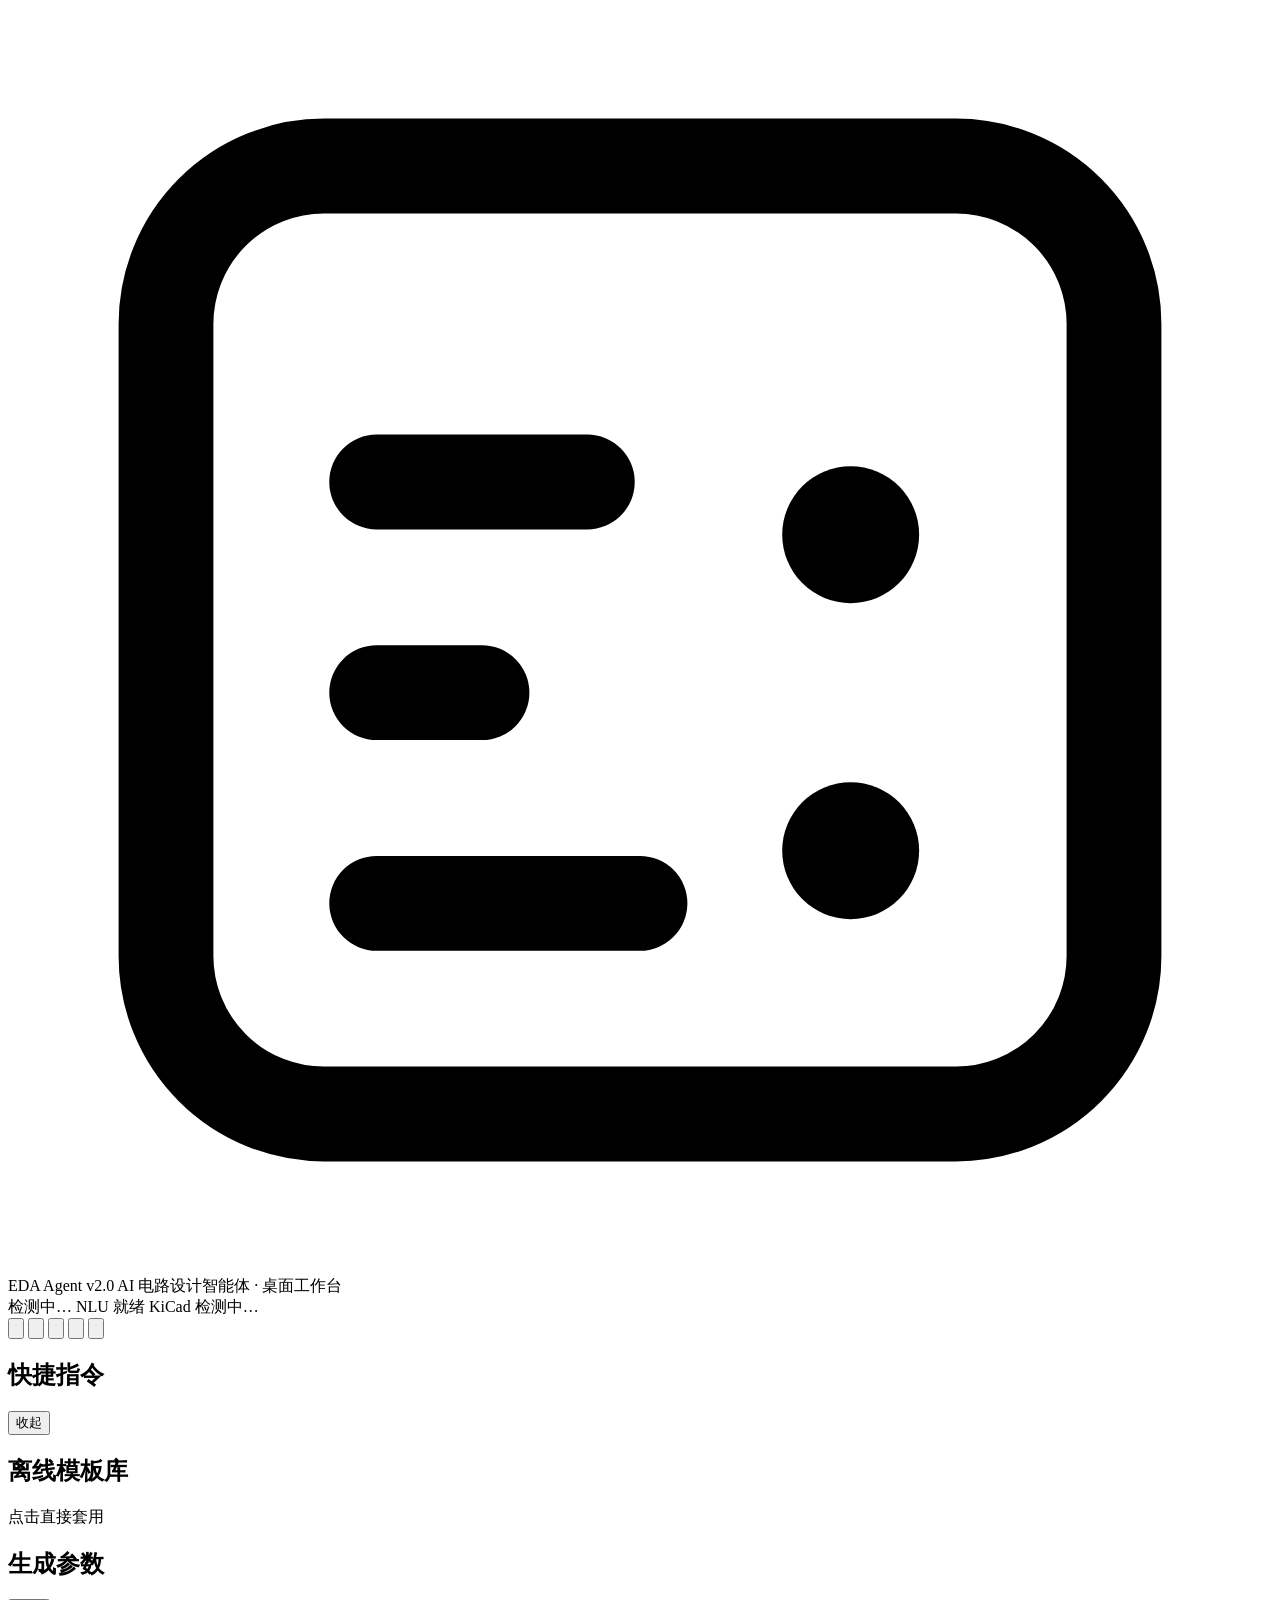
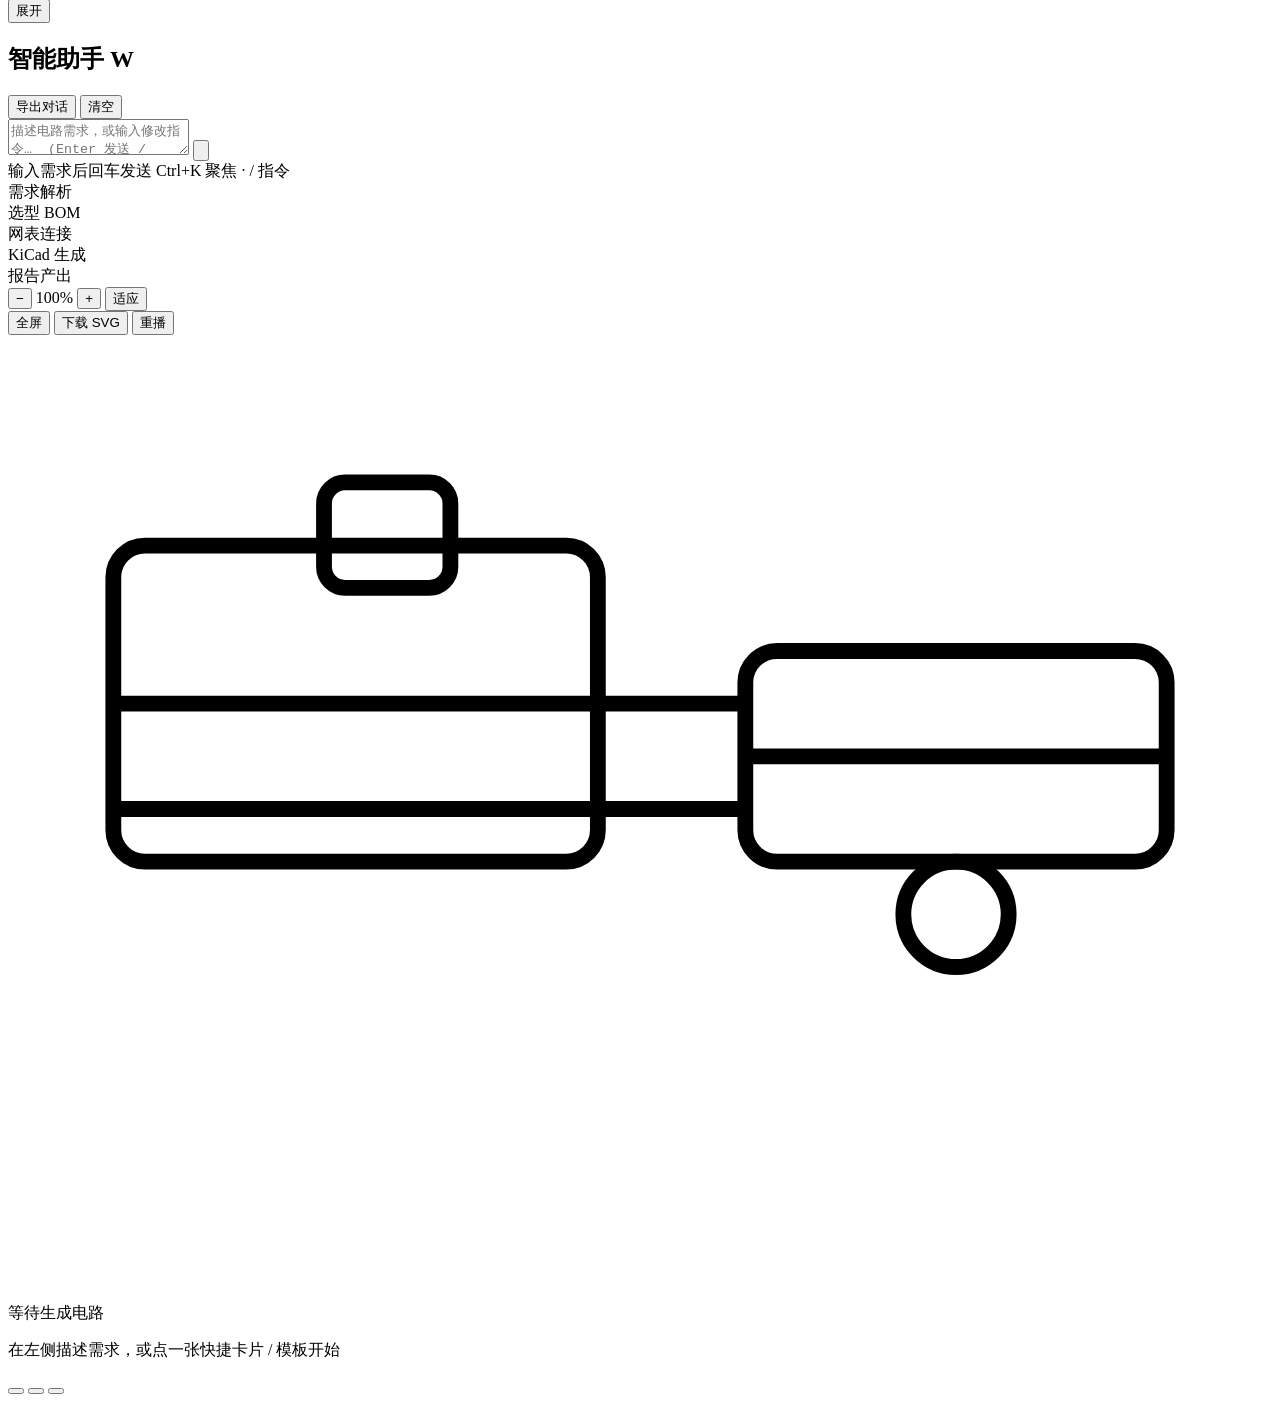
==== commit 1a5ef9eb: "fix(kicad): detect KiCad installed in custom directories (v2.0.1) Problem: v2.0.0 only probed C:\Pro" ====
--- a/frontend/index.html
+++ b/frontend/index.html
@@ -29,7 +29,7 @@
     <div class="status-bar">
       <span class="chip" id="chipLlm"><span class="dot"></span><span class="chip-txt">检测中…</span></span>
       <span class="chip ok" id="chipNlu" title="本地 NLU 引擎"><span class="dot"></span><span class="chip-txt">NLU 就绪</span></span>
-      <span class="chip ok" id="chipKicad"><span class="dot"></span><span class="chip-txt">KiCad 导出</span></span>
+      <span class="chip clickable" id="chipKicad" title="点击查看 / 设置 KiCad 路径"><span class="dot"></span><span class="chip-txt">KiCad 检测中…</span></span>
     </div>
 
     <div class="top-actions">
@@ -272,6 +272,25 @@
       <button class="icon-btn" data-close-drawer="settingsDrawer">✕</button>
     </div>
     <div class="drawer-body">
+      <!-- KiCad 集成：自动探测 + 手动指定路径 + 诊断信息 -->
+      <div class="settings-section">
+        <h3>KiCad 集成</h3>
+        <p class="kicad-state" id="kicadState">检测中…</p>
+        <label class="field-label">kicad.exe 完整路径（留空 = 自动探测）</label>
+        <div class="field-row">
+          <input class="field-input" id="setKicadPath" placeholder="例如 E:\BaiduNetdiskDownload\bin\kicad.exe" autocomplete="off" />
+          <button class="tool-chip" id="btnBrowseKicad" title="浏览选择 kicad.exe">浏览</button>
+        </div>
+        <div class="kicad-actions">
+          <button class="tool-chip primary" id="btnSaveKicad">保存路径</button>
+          <button class="tool-chip" id="btnDetectKicad">重新自动探测</button>
+          <button class="tool-chip" id="btnClearKicad">清除手动路径</button>
+        </div>
+        <button class="text-btn" id="btnToggleKicadDiag">查看探测诊断</button>
+        <div class="kicad-diag" id="kicadDiag" hidden></div>
+        <p class="settings-note">支持自定义安装目录。自动探测顺序：手动路径 → 注册表卸载项 → 常见安装目录与各盘符 → 开始菜单快捷方式 → PATH。不装 KiCad 也能生成并下载完整工程文件。</p>
+      </div>
+
       <div class="settings-section">
         <h3>模型与推理</h3>
         <label class="field-label">API Key（仅保存在内存中，不落盘）</label>
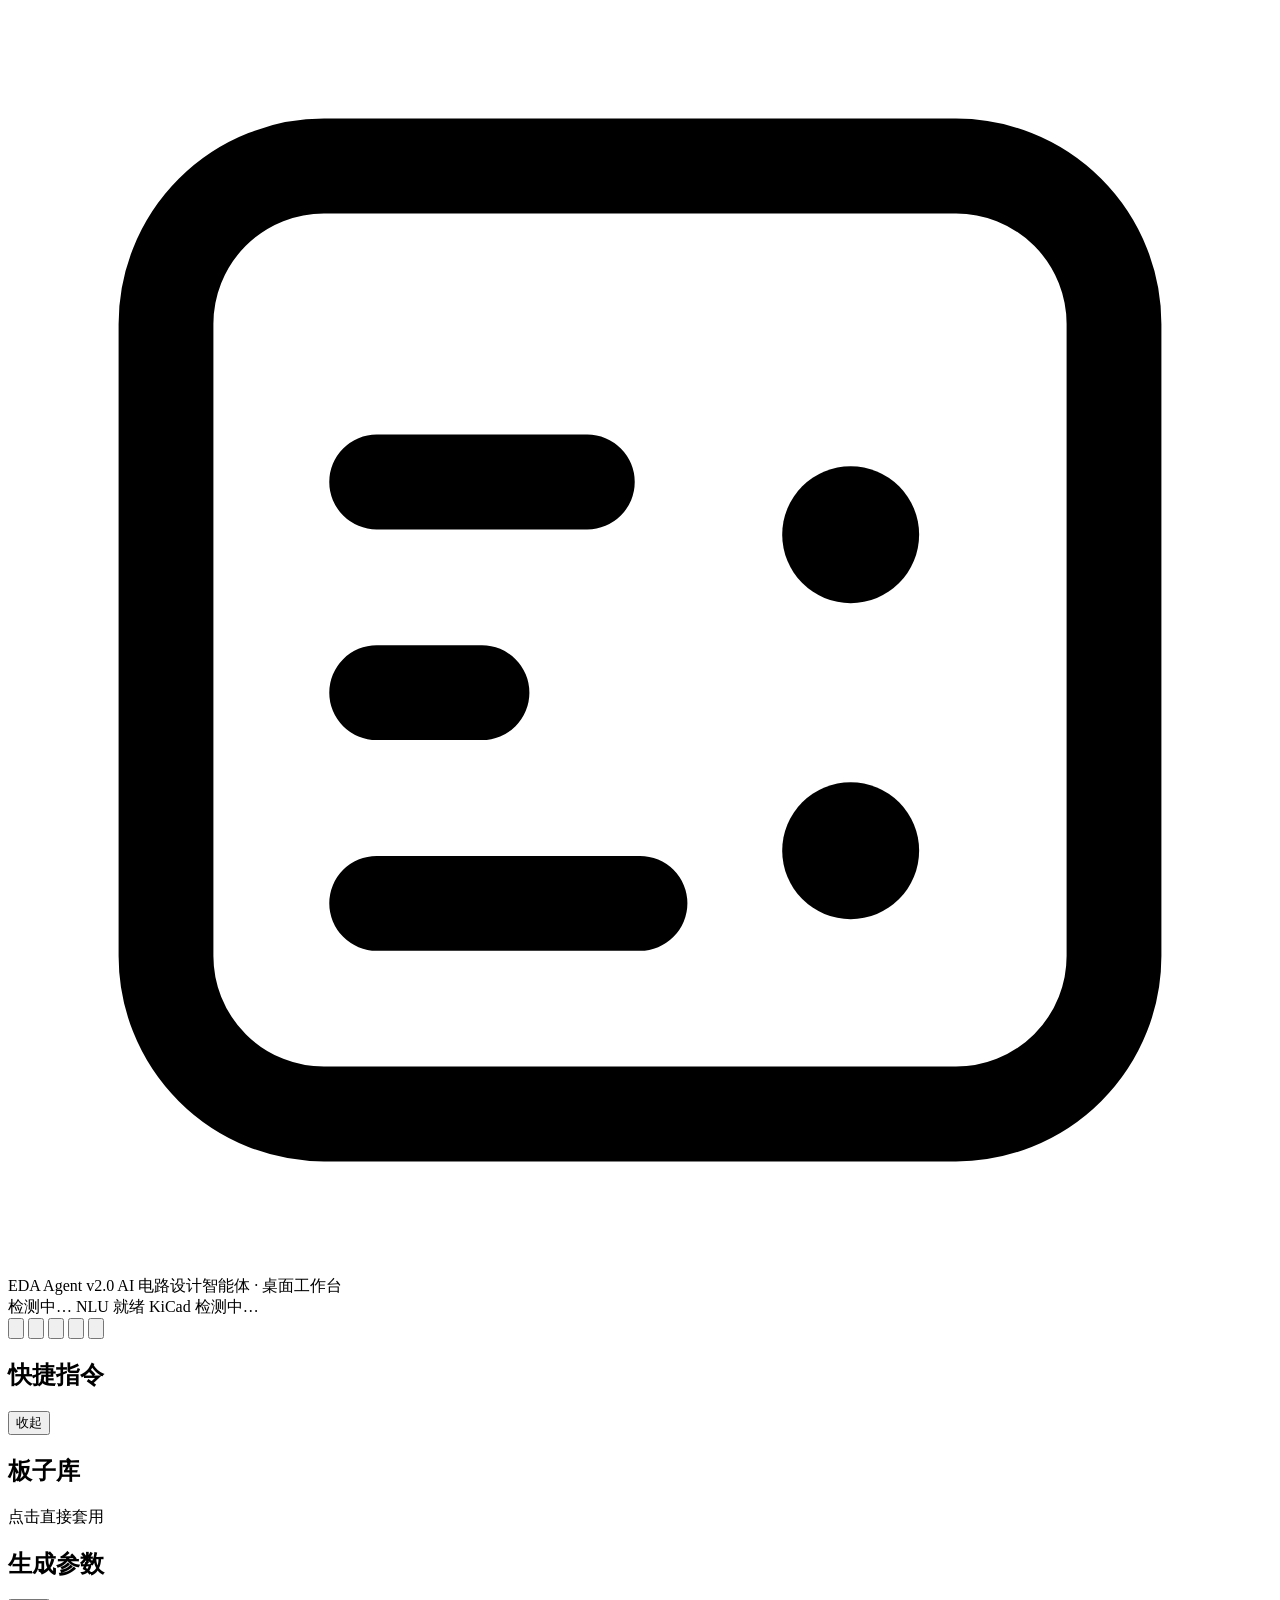
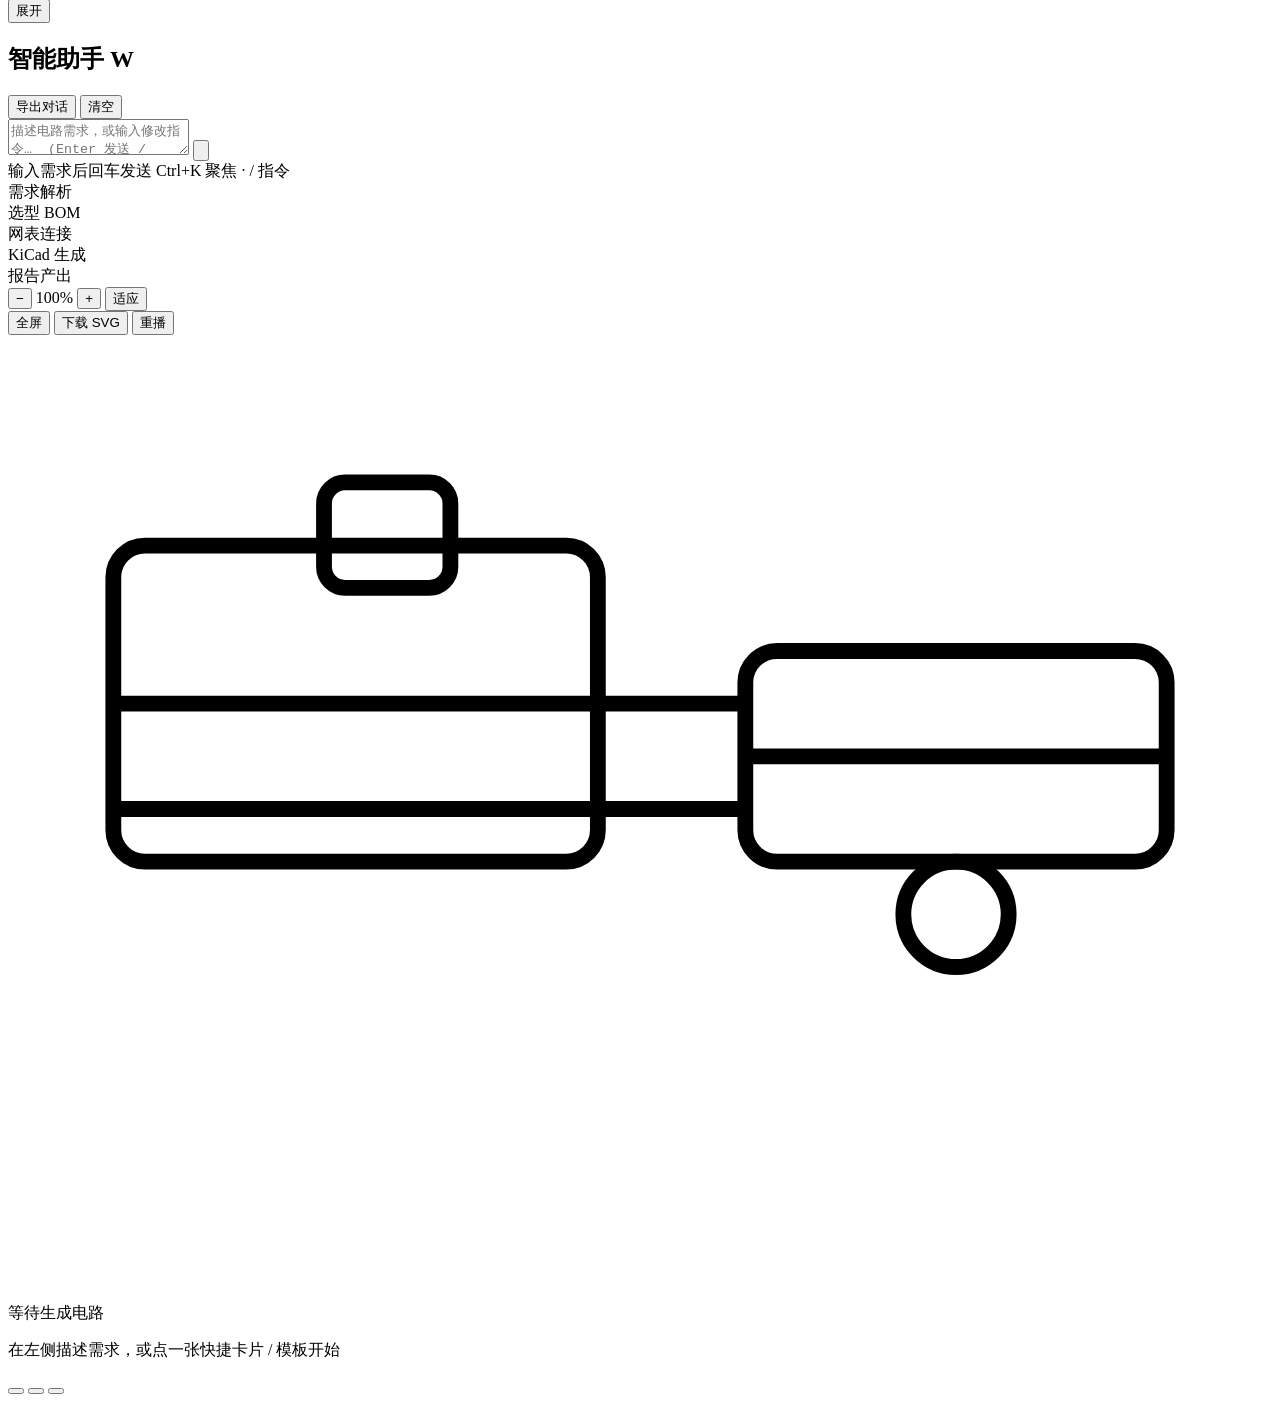
==== commit a68cdef4: "feat(library): 板子库从 3 块扩到 23 块（电源/LED/传感器/驱动/接口） 模板库（backend/templates，新增 20 块真实应用电路）： - 电源：LM7805、L" ====
--- a/frontend/index.html
+++ b/frontend/index.html
@@ -68,9 +68,10 @@
       <!-- 模板库 -->
       <section class="card config-card">
         <div class="card-head">
-          <h2 class="card-title">离线模板库</h2>
+          <h2 class="card-title">板子库 <span class="tpl-count" id="templateCount"></span></h2>
           <span class="card-hint">点击直接套用</span>
         </div>
+        <div class="tpl-tabs" id="templateTabs"></div>
         <div class="template-list" id="templateList"></div>
       </section>
 
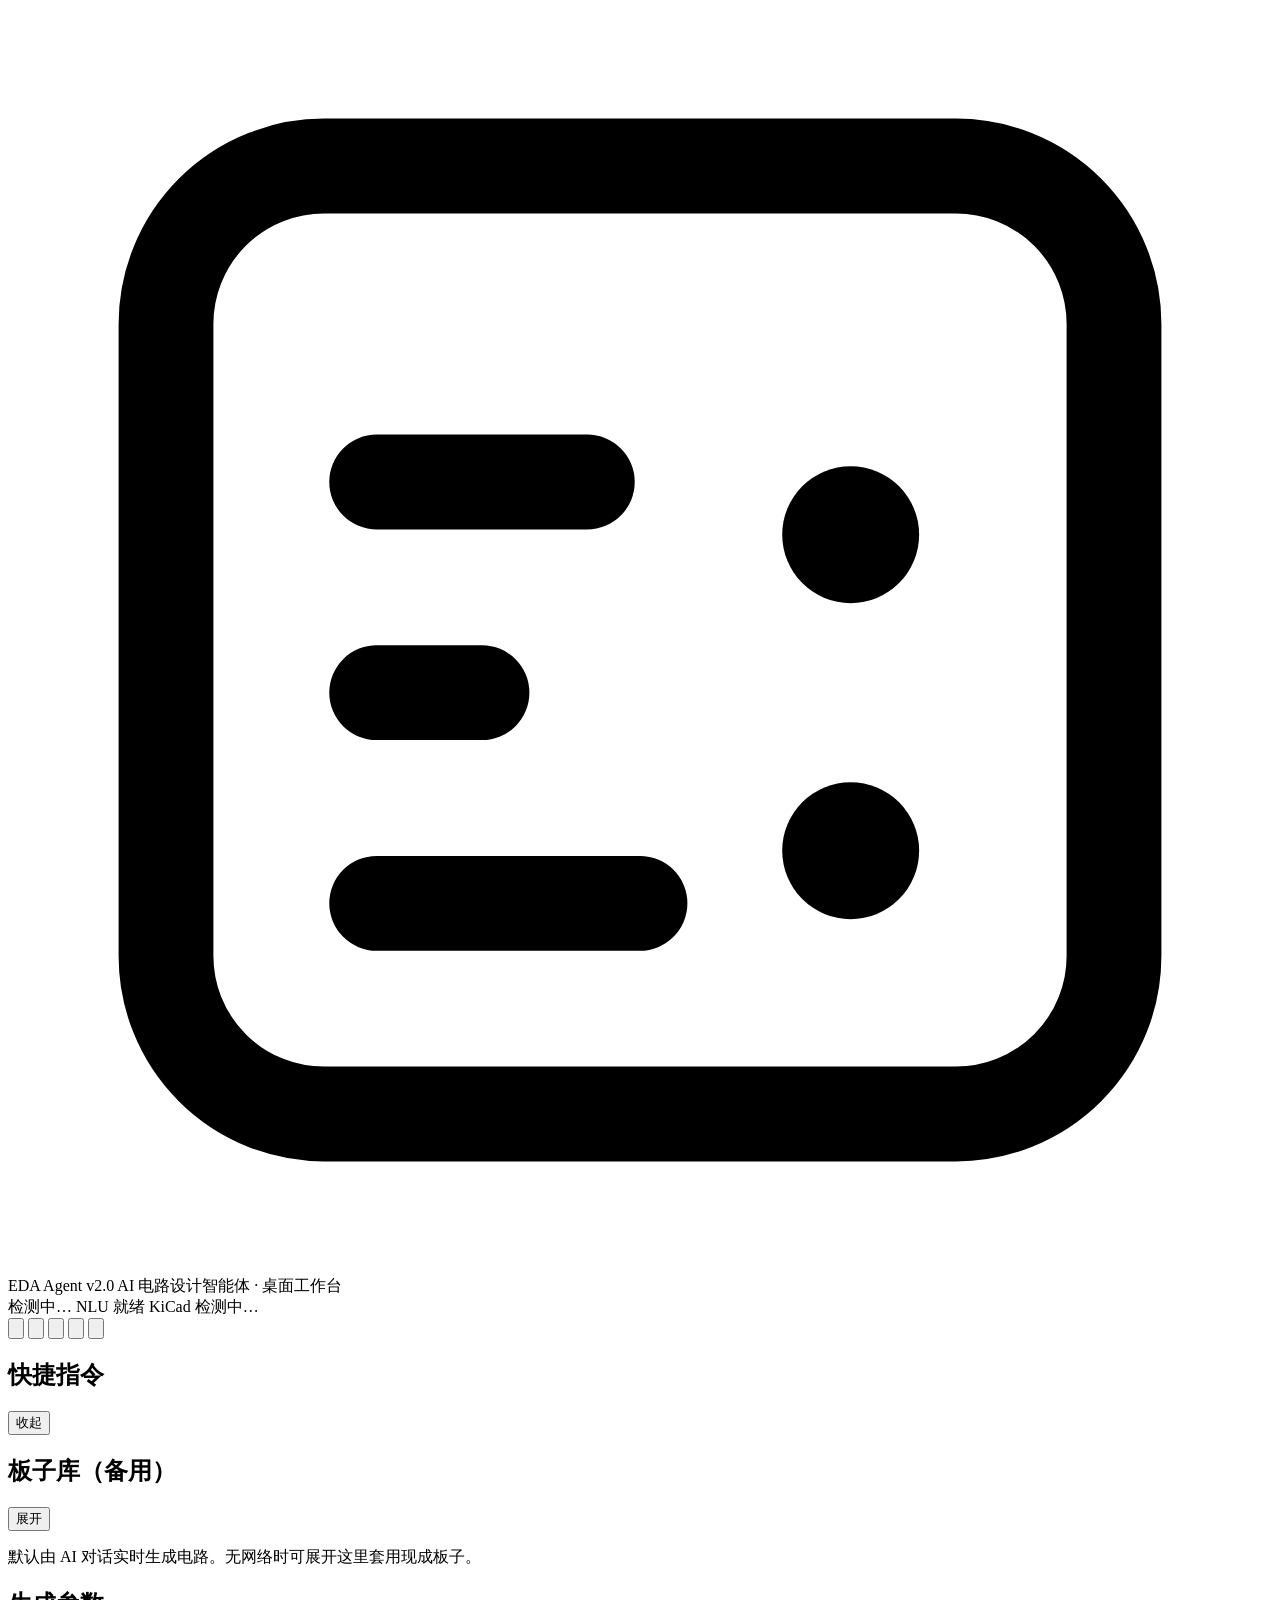
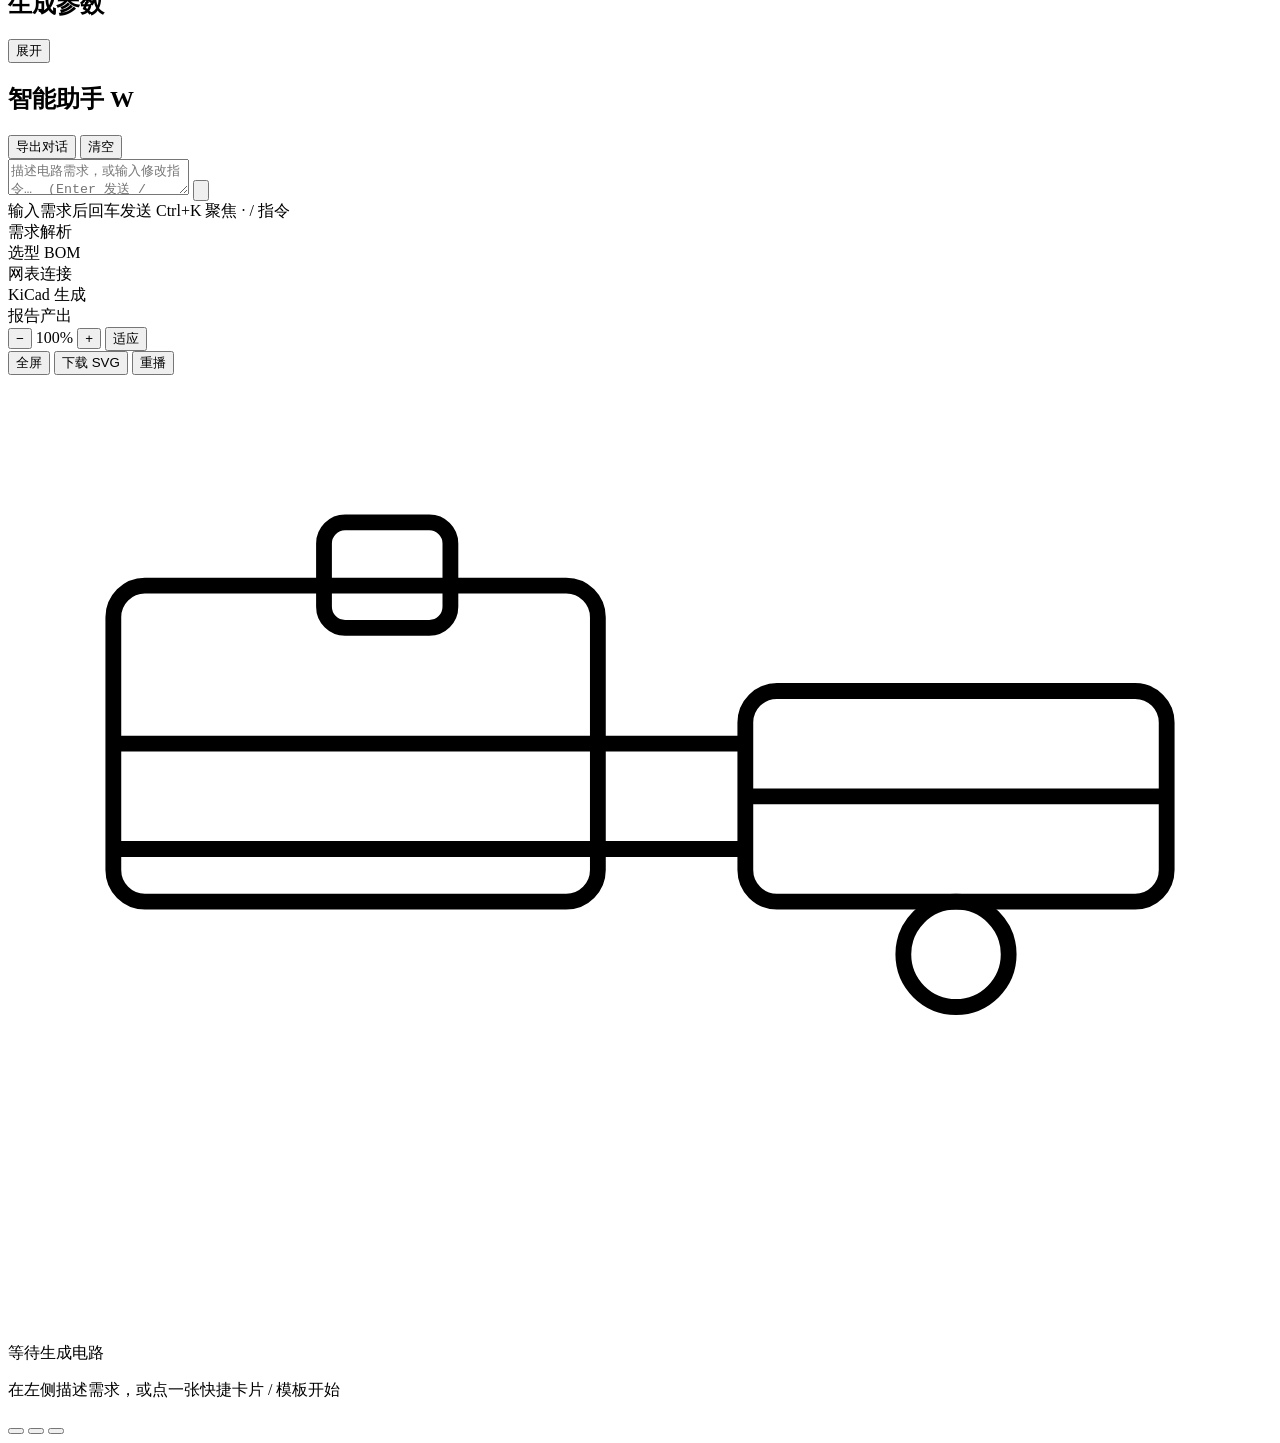
==== commit 6578b851: "feat(v2.3): Hy4 flash 对话驱动 + Freerouting 自动布线 + KiCad IPC 实时联动 - LLM 默认接腾讯云 Hy4 flash (TokenHub Open" ====
--- a/frontend/index.html
+++ b/frontend/index.html
@@ -65,14 +65,17 @@
         <div class="quick-list" id="quickList"></div>
       </section>
 
-      <!-- 模板库 -->
+      <!-- 板子库（v2.3 降级为备用：主路径是对话实时生成） -->
       <section class="card config-card">
         <div class="card-head">
-          <h2 class="card-title">板子库 <span class="tpl-count" id="templateCount"></span></h2>
-          <span class="card-hint">点击直接套用</span>
-        </div>
-        <div class="tpl-tabs" id="templateTabs"></div>
-        <div class="template-list" id="templateList"></div>
+          <h2 class="card-title">板子库（备用） <span class="tpl-count" id="templateCount"></span></h2>
+          <button class="text-btn" id="tplToggle">展开</button>
+        </div>
+        <p class="tpl-note">默认由 AI 对话实时生成电路。无网络时可展开这里套用现成板子。</p>
+        <div id="tplBody" hidden>
+          <div class="tpl-tabs" id="templateTabs"></div>
+          <div class="template-list" id="templateList"></div>
+        </div>
       </section>
 
       <!-- 生成参数 -->
@@ -202,6 +205,7 @@
           <div class="result-info">
             <h3 class="result-title" id="resultTitle">设计结果</h3>
             <p class="result-meta" id="resultMeta"></p>
+            <p class="route-badge" id="routeBadge" hidden></p>
           </div>
           <div class="result-actions">
             <a class="btn-download" id="btnDownload" href="#" download>
@@ -299,7 +303,7 @@
         <label class="field-label">接口地址 (Base URL)</label>
         <input class="field-input" id="setBaseUrl" placeholder="https://api.deepseek.com/v1" autocomplete="off" />
         <label class="field-label">模型名称</label>
-        <input class="field-input" id="setModel" placeholder="deepseek-chat" autocomplete="off" />
+        <input class="field-input" id="setModel" placeholder="hy4-flash" autocomplete="off" />
         <label class="field-label">请求超时（秒）</label>
         <input class="field-input" id="setTimeout" type="number" min="5" max="300" value="60" />
         <label class="checkbox-row"><input type="checkbox" id="setNoFree" /> <span>关闭免费在线 LLM（纯离线模板）</span></label>
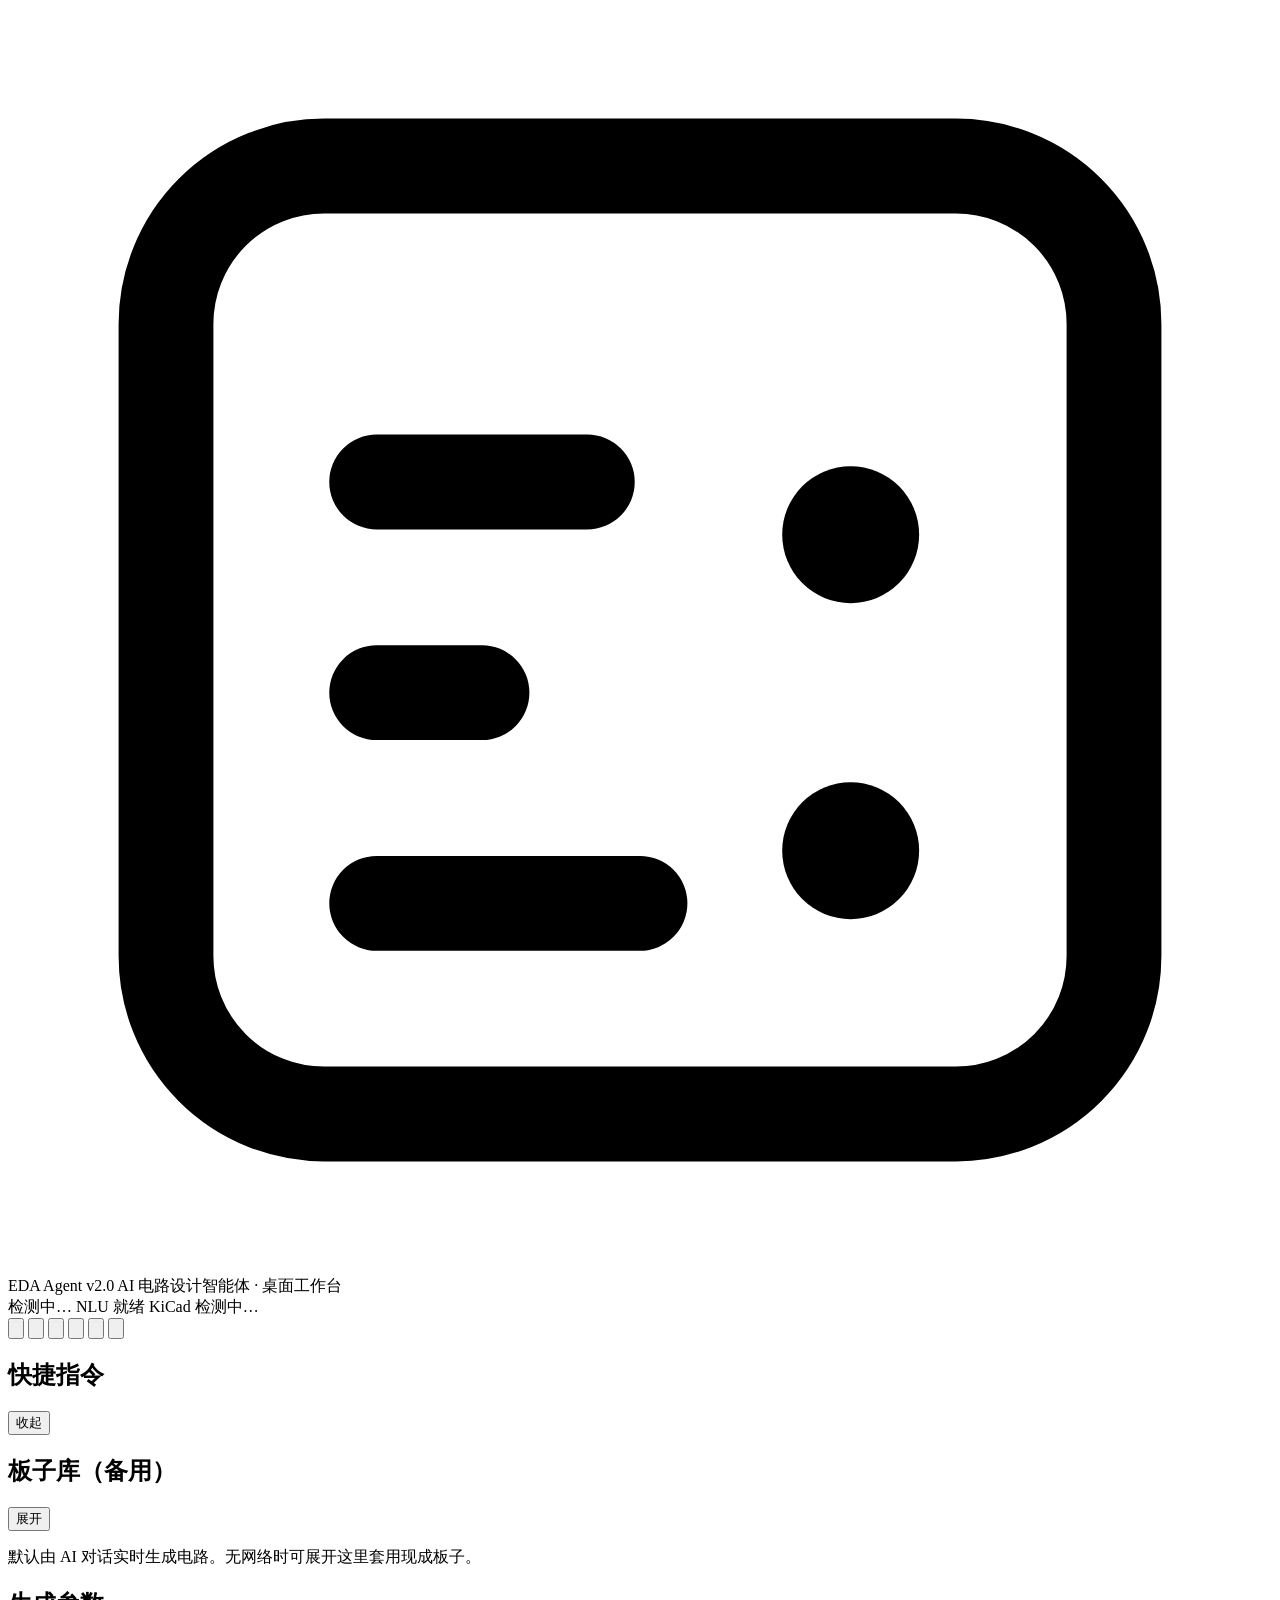
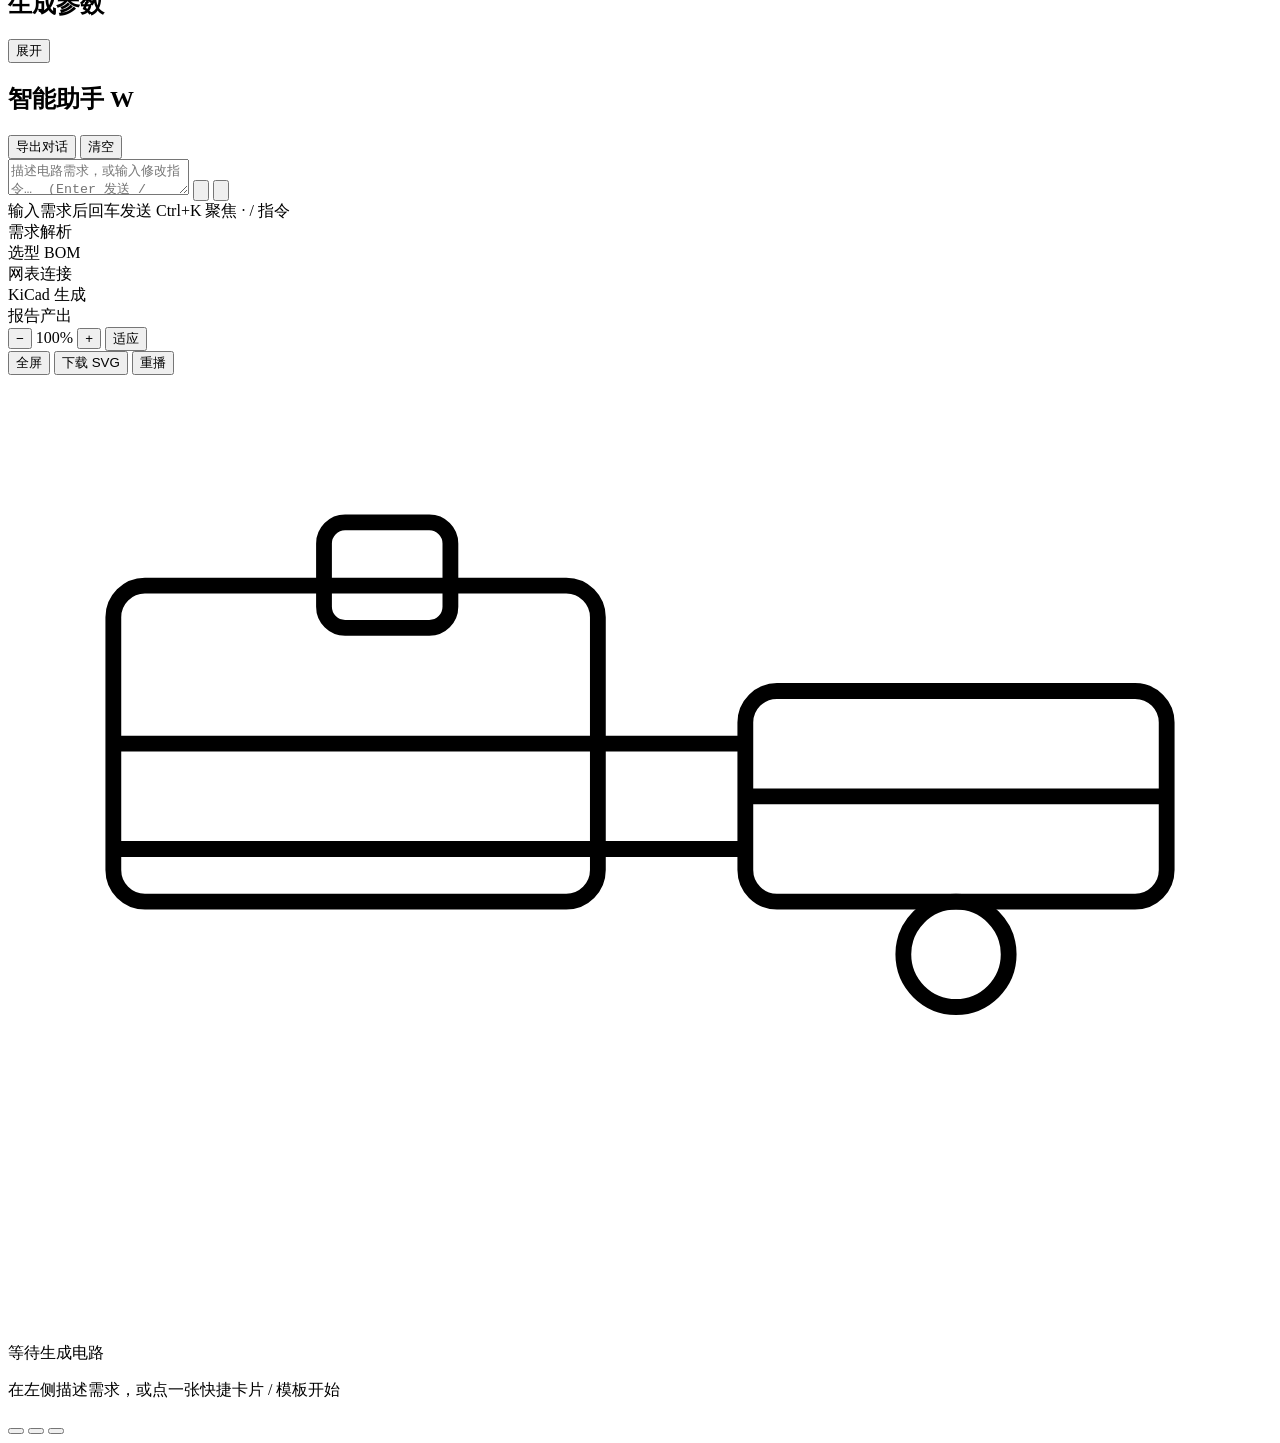
==== commit ac27cc6d: "feat(v2.5): 语音+跨轮需求理解+持续迭代+离线板子库管理 - 新增 dialogue.py：跨轮需求档案，从日常对话累积功能/器件/参数并实时回显完整度，   识别'画吧/就这个'等隐含绘" ====
--- a/frontend/index.html
+++ b/frontend/index.html
@@ -27,7 +27,7 @@
     </div>
 
     <div class="status-bar">
-      <span class="chip" id="chipLlm"><span class="dot"></span><span class="chip-txt">检测中…</span></span>
+      <span class="chip clickable" id="chipLlm" title="点击配置大模型 API"><span class="dot"></span><span class="chip-txt">检测中…</span></span>
       <span class="chip ok" id="chipNlu" title="本地 NLU 引擎"><span class="dot"></span><span class="chip-txt">NLU 就绪</span></span>
       <span class="chip clickable" id="chipKicad" title="点击查看 / 设置 KiCad 路径"><span class="dot"></span><span class="chip-txt">KiCad 检测中…</span></span>
     </div>
@@ -38,6 +38,9 @@
       </button>
       <button class="icon-btn" id="btnHistory" title="历史会话">
         <svg viewBox="0 0 24 24" fill="none" stroke="currentColor" stroke-width="1.8" stroke-linecap="round"><path d="M3 12a9 9 0 1 0 2.6-6.4L3 8"/><path d="M3 3v5h5"/><path d="M12 7v5l3 2"/></svg>
+      </button>
+      <button class="icon-btn" id="btnLibrary" title="离线板子库（增删改查）">
+        <svg viewBox="0 0 24 24" fill="none" stroke="currentColor" stroke-width="1.8" stroke-linecap="round"><ellipse cx="12" cy="5" rx="8" ry="3"/><path d="M4 5v6c0 1.7 3.6 3 8 3s8-1.3 8-3V5"/><path d="M4 11v6c0 1.7 3.6 3 8 3s8-1.3 8-3v-6"/></svg>
       </button>
       <button class="icon-btn" id="btnTheme" title="切换深浅主题">
         <svg viewBox="0 0 24 24" fill="none" stroke="currentColor" stroke-width="1.8" stroke-linecap="round"><path d="M21 12.8A9 9 0 1 1 11.2 3a7 7 0 0 0 9.8 9.8z"/></svg>
@@ -128,11 +131,26 @@
           <div class="insight-clarify" id="insightClarify" hidden></div>
         </div>
 
+        <!-- v2.5 跨轮需求理解卡 -->
+        <div class="requirement-card" id="requirementCard" hidden>
+          <div class="req-head">
+            <span class="req-title">🧠 我从对话里听懂的需求</span>
+            <span class="req-score" id="reqScore">0%</span>
+          </div>
+          <div class="req-track"><span class="req-fill" id="reqFill"></span></div>
+          <div class="req-summary" id="reqSummary"></div>
+          <div class="req-missing" id="reqMissing" hidden></div>
+          <div class="req-foot" id="reqFoot"></div>
+        </div>
+
         <!-- 建议 chips -->
         <div class="suggestion-row" id="suggestionRow"></div>
 
         <div class="chat-input-wrap">
           <textarea id="chatInput" rows="2" placeholder="描述电路需求，或输入修改指令…  (Enter 发送 / Shift+Enter 换行)" autocomplete="off"></textarea>
+          <button class="voice-btn" id="btnVoice" title="点击说话（语音输入）" aria-label="语音输入">
+            <svg viewBox="0 0 24 24" fill="none" stroke="currentColor" stroke-width="2" stroke-linecap="round"><rect x="9" y="2" width="6" height="12" rx="3"/><path d="M5 10a7 7 0 0 0 14 0M12 17v5M8 22h8"/></svg>
+          </button>
           <button class="send-btn" id="sendBtn" aria-label="发送">
             <svg viewBox="0 0 24 24" fill="none" stroke="currentColor" stroke-width="2" stroke-linecap="round" stroke-linejoin="round"><path d="M5 12h14M13 6l6 6-6 6"/></svg>
           </button>
@@ -206,6 +224,7 @@
             <h3 class="result-title" id="resultTitle">设计结果</h3>
             <p class="result-meta" id="resultMeta"></p>
             <p class="route-badge" id="routeBadge" hidden></p>
+            <p class="check-badge" id="checkBadge" hidden></p>
           </div>
           <div class="result-actions">
             <a class="btn-download" id="btnDownload" href="#" download>
@@ -213,6 +232,8 @@
               下载 KiCad 工程
             </a>
             <button class="btn-outline" id="btnOpenKicad" title="用本机 KiCad 打开工程">用 KiCad 打开</button>
+            <button class="btn-outline" id="btnVersion" title="版本历史与回退" hidden>v1</button>
+            <button class="btn-outline" id="btnArchive" title="归档当前板子到离线库">⤓ 归档</button>
           </div>
         </div>
 
@@ -233,6 +254,7 @@
           <button class="tab" data-tab="report">工作汇报</button>
           <button class="tab" data-tab="guide">操作指南</button>
           <button class="tab" data-tab="hardware">硬件需求</button>
+          <button class="tab" data-tab="selfcheck">自检报告</button>
           <button class="tab" data-tab="json">设计 JSON</button>
         </div>
 
@@ -242,6 +264,7 @@
           <div class="panel" id="panel-report"></div>
           <div class="panel" id="panel-guide"></div>
           <div class="panel" id="panel-hardware"></div>
+          <div class="panel" id="panel-selfcheck"></div>
           <div class="panel json-panel" id="panel-json">
             <div class="json-tools">
               <span class="json-hint">可直接编辑元件参数 / 网络，点「应用修改」重新生成工程与原理图</span>
@@ -325,6 +348,118 @@
     </div>
   </aside>
 
+  <!-- v2.4：大模型 API 配置（独立抽屉，点击顶栏 LLM 徽标打开） -->
+  <aside class="drawer wide" id="modelDrawer" hidden>
+    <div class="drawer-head">
+      <h2>大模型 API 配置</h2>
+      <button class="icon-btn" data-close-drawer="modelDrawer">✕</button>
+    </div>
+    <div class="drawer-body">
+      <p class="settings-note" style="margin-top:0">选择预设或手动填写任意 OpenAI 兼容接口。API Key 只保存在当前进程内存，不写入磁盘。</p>
+
+      <div class="settings-section">
+        <h3>快速预设</h3>
+        <div class="model-presets" id="modelPresets">
+          <button class="preset-card" data-base="https://api.hunyuan.cloud.tencent.com/v1" data-model="hy4-flash">
+            <b>腾讯云 Hy4 flash</b><span>api.hunyuan.cloud.tencent.com</span>
+          </button>
+          <button class="preset-card" data-base="https://api.deepseek.com/v1" data-model="deepseek-chat">
+            <b>DeepSeek</b><span>api.deepseek.com</span>
+          </button>
+          <button class="preset-card" data-base="https://api.openai.com/v1" data-model="gpt-4o-mini">
+            <b>OpenAI</b><span>api.openai.com</span>
+          </button>
+          <button class="preset-card" data-base="https://dashscope.aliyuncs.com/compatible-mode/v1" data-model="qwen-plus">
+            <b>通义千问</b><span>dashscope.aliyuncs.com</span>
+          </button>
+          <button class="preset-card" data-base="http://localhost:11434/v1" data-model="qwen2.5">
+            <b>Ollama 本地</b><span>localhost:11434</span>
+          </button>
+        </div>
+      </div>
+
+      <div class="settings-section">
+        <h3>连接参数</h3>
+        <label class="field-label">接口地址 (Base URL)</label>
+        <input class="field-input" id="mdlBaseUrl" placeholder="https://api.hunyuan.cloud.tencent.com/v1" autocomplete="off" />
+        <label class="field-label">模型 ID</label>
+        <input class="field-input" id="mdlModel" placeholder="hy4-flash" autocomplete="off" />
+        <label class="field-label">API Key <span class="field-hint">（留空 = 保持当前已填的 Key）</span></label>
+        <input class="field-input" id="mdlApiKey" type="password" placeholder="sk-..." autocomplete="off" />
+        <label class="field-label">超时（秒）</label>
+        <input class="field-input" id="mdlTimeout" type="number" min="5" max="300" value="90" />
+        <label class="checkbox-row"><input type="checkbox" id="mdlNoFree" /> <span>关闭免费在线 LLM（只用上面配置的模型）</span></label>
+
+        <div class="model-actions">
+          <button class="btn-outline" id="btnTestLlm">测试连接</button>
+          <button class="btn-primary" id="btnSaveModel">保存并启用</button>
+        </div>
+        <p class="model-result" id="modelResult" hidden></p>
+      </div>
+
+      <div class="settings-section">
+        <h3>当前生效配置</h3>
+        <p class="path-line"><b>接口</b><span id="mdlCurBase">—</span></p>
+        <p class="path-line"><b>模型</b><span id="mdlCurModel">—</span></p>
+        <p class="path-line"><b>Key 状态</b><span id="mdlCurKey">—</span></p>
+        <p class="path-line"><b>模式</b><span id="mdlCurMode">—</span></p>
+      </div>
+    </div>
+  </aside>
+
+  <!-- v2.5 离线板子库管理 -->
+  <aside class="drawer wide" id="libraryDrawer" hidden>
+    <div class="drawer-head">
+      <h2>离线板子库</h2>
+      <button class="icon-btn" data-close-drawer="libraryDrawer">✕</button>
+    </div>
+    <div class="drawer-body">
+      <p class="settings-note" style="margin-top:0">每次绘图后自动归档任务特征，方便下次直接调用。内置模板只读，你自己的板子可编辑描述、标签与删除。</p>
+      <div class="lib-stats" id="libStats"></div>
+
+      <div class="lib-toolbar">
+        <input class="field-input" id="libSearch" placeholder="搜索板子 / 器件 / 功能…" autocomplete="off" />
+        <button class="btn-outline" id="btnLibRefresh">刷新</button>
+        <button class="btn-primary" id="btnLibNew">+ 新增</button>
+      </div>
+      <div class="lib-filters" id="libFilters"></div>
+      <div class="lib-list" id="libList"><div class="empty-drawer">加载中…</div></div>
+
+      <!-- 新增 / 编辑表单 -->
+      <div class="lib-editor" id="libEditor" hidden>
+        <h3 id="libEditorTitle">新增板子</h3>
+        <label class="field-label">名称</label>
+        <input class="field-input" id="libName" placeholder="例如：DHT11 温湿度采集板" />
+        <label class="field-label">描述</label>
+        <textarea class="field-input" id="libDesc" rows="2" placeholder="这块板子做什么用、关键器件与参数…"></textarea>
+        <label class="field-label">分类</label>
+        <input class="field-input" id="libCategory" placeholder="电源 / LED 灯光 / 传感器 / 驱动 / 接口" />
+        <label class="field-label">标签 <span class="field-hint">（逗号分隔）</span></label>
+        <input class="field-input" id="libTags" placeholder="DHT11, 温湿度, 3.3V" />
+        <div class="lib-json-wrap" id="libJsonWrap">
+          <label class="field-label">设计 JSON <span class="field-hint">（新增时必填，可从现有设计复制）</span></label>
+          <textarea class="field-input mono" id="libJson" rows="6" placeholder='{"title":"...","components":[...],"nets":[...]}'></textarea>
+        </div>
+        <div class="model-actions">
+          <button class="btn-outline" id="btnLibCancel">取消</button>
+          <button class="btn-primary" id="btnLibSave">保存</button>
+        </div>
+      </div>
+    </div>
+  </aside>
+
+  <!-- v2.5 版本历史抽屉 -->
+  <aside class="drawer" id="versionDrawer" hidden>
+    <div class="drawer-head">
+      <h2>设计版本历史</h2>
+      <button class="icon-btn" data-close-drawer="versionDrawer">✕</button>
+    </div>
+    <div class="drawer-body">
+      <p class="settings-note" style="margin-top:0">同一任务内的每次改动都会存一个快照。点「恢复」回到任意版本，工程文件会同步重生成。</p>
+      <div class="version-list" id="versionList"><div class="empty-drawer">加载中…</div></div>
+    </div>
+  </aside>
+
   <aside class="drawer wide" id="helpDrawer" hidden>
     <div class="drawer-head">
       <h2>能力清单 · 关于</h2>
